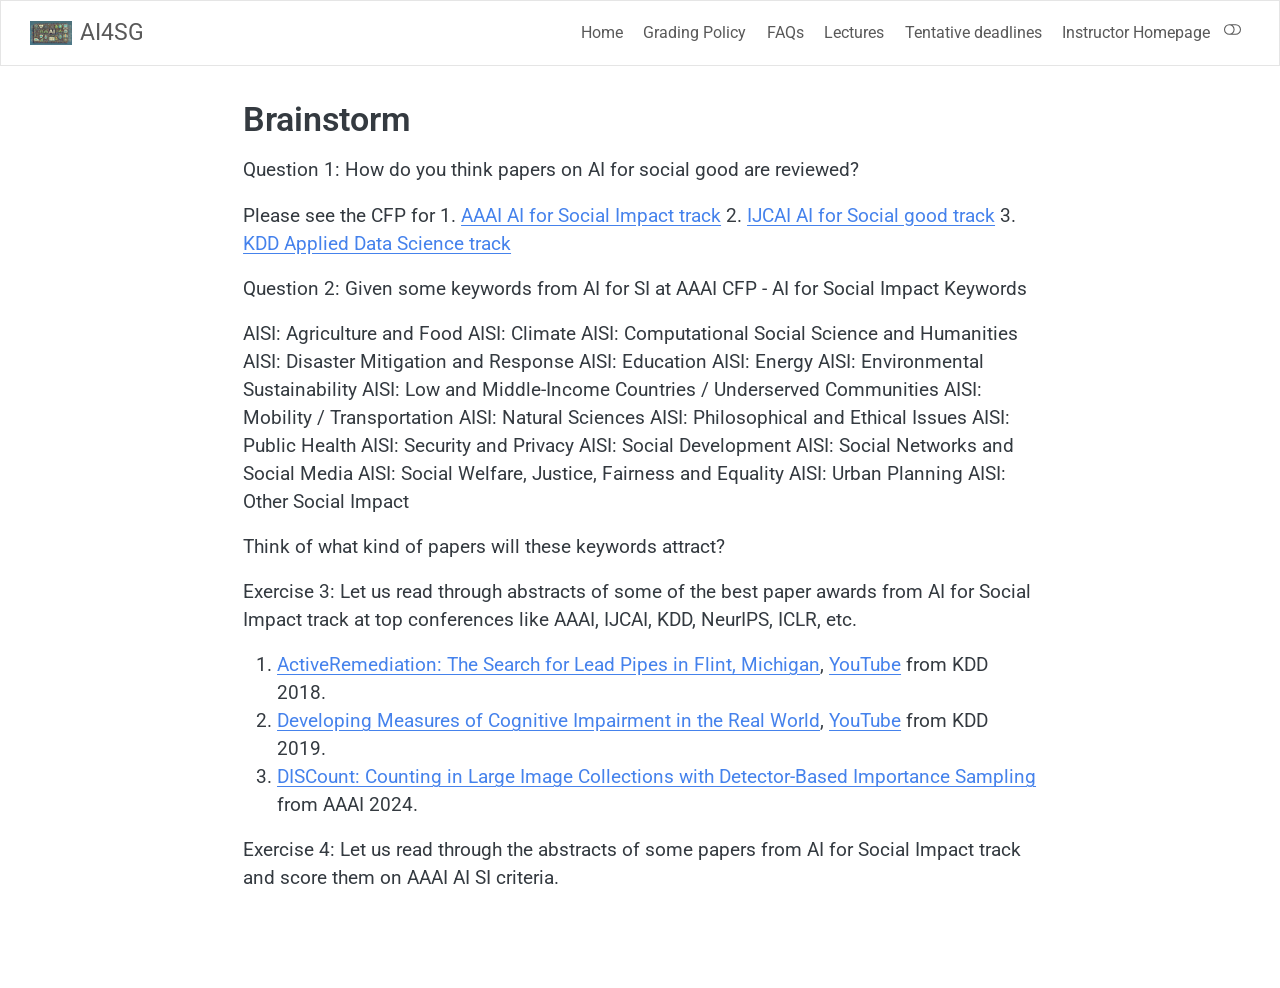
==== brainstorm.html @ c3a74055 "Built site for gh-pages" ====
<!DOCTYPE html>
<html xmlns="http://www.w3.org/1999/xhtml" lang="en" xml:lang="en"><head>

<meta charset="utf-8">
<meta name="generator" content="quarto-1.6.39">

<meta name="viewport" content="width=device-width, initial-scale=1.0, user-scalable=yes">


<title>Brainstorm – AI4SG</title>
<style>
code{white-space: pre-wrap;}
span.smallcaps{font-variant: small-caps;}
div.columns{display: flex; gap: min(4vw, 1.5em);}
div.column{flex: auto; overflow-x: auto;}
div.hanging-indent{margin-left: 1.5em; text-indent: -1.5em;}
ul.task-list{list-style: none;}
ul.task-list li input[type="checkbox"] {
  width: 0.8em;
  margin: 0 0.8em 0.2em -1em; /* quarto-specific, see https://github.com/quarto-dev/quarto-cli/issues/4556 */ 
  vertical-align: middle;
}
</style>


<script src="site_libs/quarto-nav/quarto-nav.js"></script>
<script src="site_libs/quarto-nav/headroom.min.js"></script>
<script src="site_libs/clipboard/clipboard.min.js"></script>
<script src="site_libs/quarto-search/autocomplete.umd.js"></script>
<script src="site_libs/quarto-search/fuse.min.js"></script>
<script src="site_libs/quarto-search/quarto-search.js"></script>
<meta name="quarto:offset" content="./">
<link href="./images/logo.jpeg" rel="icon" type="image/jpeg">
<script src="site_libs/quarto-html/quarto.js"></script>
<script src="site_libs/quarto-html/popper.min.js"></script>
<script src="site_libs/quarto-html/tippy.umd.min.js"></script>
<script src="site_libs/quarto-html/anchor.min.js"></script>
<link href="site_libs/quarto-html/tippy.css" rel="stylesheet">
<link href="site_libs/quarto-html/quarto-syntax-highlighting-d3043699f4f525e226433170f63674df.css" rel="stylesheet" class="quarto-color-scheme" id="quarto-text-highlighting-styles">
<link href="site_libs/quarto-html/quarto-syntax-highlighting-dark-d3043699f4f525e226433170f63674df.css" rel="prefetch" class="quarto-color-scheme quarto-color-alternate" id="quarto-text-highlighting-styles">
<script src="site_libs/bootstrap/bootstrap.min.js"></script>
<link href="site_libs/bootstrap/bootstrap-icons.css" rel="stylesheet">
<link href="site_libs/bootstrap/bootstrap-f8e4c7f545a57d7e258187145b178e3b.min.css" rel="stylesheet" append-hash="true" class="quarto-color-scheme" id="quarto-bootstrap" data-mode="light">
<link href="site_libs/bootstrap/bootstrap-dark-7bcc4918cf1cea5e04707dadab71f7f6.min.css" rel="prefetch" append-hash="true" class="quarto-color-scheme quarto-color-alternate" id="quarto-bootstrap" data-mode="dark">
<script id="quarto-search-options" type="application/json">{
  "location": "navbar",
  "copy-button": false,
  "collapse-after": 3,
  "panel-placement": "end",
  "type": "overlay",
  "limit": 50,
  "keyboard-shortcut": [
    "f",
    "/",
    "s"
  ],
  "show-item-context": false,
  "language": {
    "search-no-results-text": "No results",
    "search-matching-documents-text": "matching documents",
    "search-copy-link-title": "Copy link to search",
    "search-hide-matches-text": "Hide additional matches",
    "search-more-match-text": "more match in this document",
    "search-more-matches-text": "more matches in this document",
    "search-clear-button-title": "Clear",
    "search-text-placeholder": "",
    "search-detached-cancel-button-title": "Cancel",
    "search-submit-button-title": "Submit",
    "search-label": "Search"
  }
}</script>


</head>

<body class="nav-fixed fullcontent">

<div id="quarto-search-results"></div>
  <header id="quarto-header" class="headroom fixed-top">
    <nav class="navbar navbar-expand-lg " data-bs-theme="dark">
      <div class="navbar-container container-fluid">
      <div class="navbar-brand-container mx-auto">
    <a href="./index.html" class="navbar-brand navbar-brand-logo">
    <img src="./images/logo.jpeg" alt="" class="navbar-logo">
    </a>
    <a class="navbar-brand" href="./index.html">
    <span class="navbar-title">AI4SG</span>
    </a>
  </div>
            <div id="quarto-search" class="" title="Search"></div>
          <button class="navbar-toggler" type="button" data-bs-toggle="collapse" data-bs-target="#navbarCollapse" aria-controls="navbarCollapse" role="menu" aria-expanded="false" aria-label="Toggle navigation" onclick="if (window.quartoToggleHeadroom) { window.quartoToggleHeadroom(); }">
  <span class="navbar-toggler-icon"></span>
</button>
          <div class="collapse navbar-collapse" id="navbarCollapse">
            <ul class="navbar-nav navbar-nav-scroll ms-auto">
  <li class="nav-item">
    <a class="nav-link" href="./index.html"> 
<span class="menu-text">Home</span></a>
  </li>  
  <li class="nav-item">
    <a class="nav-link" href="./grading.html"> 
<span class="menu-text">Grading Policy</span></a>
  </li>  
  <li class="nav-item">
    <a class="nav-link" href="./faq.html"> 
<span class="menu-text">FAQs</span></a>
  </li>  
  <li class="nav-item">
    <a class="nav-link" href="./schedule.html"> 
<span class="menu-text">Lectures</span></a>
  </li>  
  <li class="nav-item">
    <a class="nav-link" href="./tentative.html"> 
<span class="menu-text">Tentative deadlines</span></a>
  </li>  
  <li class="nav-item">
    <a class="nav-link" href="https://nipunbatra.github.io"> 
<span class="menu-text">Instructor Homepage</span></a>
  </li>  
</ul>
          </div> <!-- /navcollapse -->
            <div class="quarto-navbar-tools">
  <a href="" class="quarto-color-scheme-toggle quarto-navigation-tool  px-1" onclick="window.quartoToggleColorScheme(); return false;" title="Toggle dark mode"><i class="bi"></i></a>
</div>
      </div> <!-- /container-fluid -->
    </nav>
</header>
<!-- content -->
<div id="quarto-content" class="quarto-container page-columns page-rows-contents page-layout-article page-navbar">
<!-- sidebar -->
<!-- margin-sidebar -->
    
<!-- main -->
<main class="content" id="quarto-document-content">

<header id="title-block-header" class="quarto-title-block default">
<div class="quarto-title">
<h1 class="title">Brainstorm</h1>
</div>



<div class="quarto-title-meta">

    
  
    
  </div>
  


</header>


<p>Question 1: How do you think papers on AI for social good are reviewed?</p>
<p>Please see the CFP for 1. <a href="https://aaai.org/aaai-24-conference/call-for-the-special-track-on-ai-for-social-impact/">AAAI AI for Social Impact track</a> 2. <a href="https://ijcai-23.org/call-for-papers-ai-and-social-good/">IJCAI AI for Social good track</a> 3. <a href="https://kdd2024.kdd.org/applied-data-science-ads-track-call-for-papers/">KDD Applied Data Science track</a></p>
<p>Question 2: Given some keywords from AI for SI at AAAI CFP - AI for Social Impact Keywords</p>
<p>AISI: Agriculture and Food AISI: Climate AISI: Computational Social Science and Humanities AISI: Disaster Mitigation and Response AISI: Education AISI: Energy AISI: Environmental Sustainability AISI: Low and Middle-Income Countries / Underserved Communities AISI: Mobility / Transportation AISI: Natural Sciences AISI: Philosophical and Ethical Issues AISI: Public Health AISI: Security and Privacy AISI: Social Development AISI: Social Networks and Social Media AISI: Social Welfare, Justice, Fairness and Equality AISI: Urban Planning AISI: Other Social Impact</p>
<p>Think of what kind of papers will these keywords attract?</p>
<p>Exercise 3: Let us read through abstracts of some of the best paper awards from AI for Social Impact track at top conferences like AAAI, IJCAI, KDD, NeurIPS, ICLR, etc.</p>
<ol type="1">
<li><a href="https://www.kdd.org/kdd2018/accepted-papers/view/activeremediation-the-search-for-lead-pipes-in-flint-michigan">ActiveRemediation: The Search for Lead Pipes in Flint, Michigan</a>, <a href="https://www.youtube.com/watch?v=YbIn_axYu9E">YouTube</a> from KDD 2018.</li>
<li><a href="https://machinelearning.apple.com/research/developing-measures-of-cognitive-impairment-in-the-real-world-from-consumer-grade-multimodal-sensor-streams">Developing Measures of Cognitive Impairment in the Real World</a>, <a href="https://www.youtube.com/watch?v=H_wTI4LUW7A">YouTube</a> from KDD 2019.</li>
<li><a href="https://ojs.aaai.org/index.php/AAAI/article/view/30235">DISCount: Counting in Large Image Collections with Detector-Based Importance Sampling</a> from AAAI 2024.</li>
</ol>
<p>Exercise 4: Let us read through the abstracts of some papers from AI for Social Impact track and score them on AAAI AI SI criteria.</p>



</main> <!-- /main -->
<script id="quarto-html-after-body" type="application/javascript">
window.document.addEventListener("DOMContentLoaded", function (event) {
  const toggleBodyColorMode = (bsSheetEl) => {
    const mode = bsSheetEl.getAttribute("data-mode");
    const bodyEl = window.document.querySelector("body");
    if (mode === "dark") {
      bodyEl.classList.add("quarto-dark");
      bodyEl.classList.remove("quarto-light");
    } else {
      bodyEl.classList.add("quarto-light");
      bodyEl.classList.remove("quarto-dark");
    }
  }
  const toggleBodyColorPrimary = () => {
    const bsSheetEl = window.document.querySelector("link#quarto-bootstrap");
    if (bsSheetEl) {
      toggleBodyColorMode(bsSheetEl);
    }
  }
  toggleBodyColorPrimary();  
  const disableStylesheet = (stylesheets) => {
    for (let i=0; i < stylesheets.length; i++) {
      const stylesheet = stylesheets[i];
      stylesheet.rel = 'prefetch';
    }
  }
  const enableStylesheet = (stylesheets) => {
    for (let i=0; i < stylesheets.length; i++) {
      const stylesheet = stylesheets[i];
      stylesheet.rel = 'stylesheet';
    }
  }
  const manageTransitions = (selector, allowTransitions) => {
    const els = window.document.querySelectorAll(selector);
    for (let i=0; i < els.length; i++) {
      const el = els[i];
      if (allowTransitions) {
        el.classList.remove('notransition');
      } else {
        el.classList.add('notransition');
      }
    }
  }
  const toggleGiscusIfUsed = (isAlternate, darkModeDefault) => {
    const baseTheme = document.querySelector('#giscus-base-theme')?.value ?? 'light';
    const alternateTheme = document.querySelector('#giscus-alt-theme')?.value ?? 'dark';
    let newTheme = '';
    if(darkModeDefault) {
      newTheme = isAlternate ? baseTheme : alternateTheme;
    } else {
      newTheme = isAlternate ? alternateTheme : baseTheme;
    }
    const changeGiscusTheme = () => {
      // From: https://github.com/giscus/giscus/issues/336
      const sendMessage = (message) => {
        const iframe = document.querySelector('iframe.giscus-frame');
        if (!iframe) return;
        iframe.contentWindow.postMessage({ giscus: message }, 'https://giscus.app');
      }
      sendMessage({
        setConfig: {
          theme: newTheme
        }
      });
    }
    const isGiscussLoaded = window.document.querySelector('iframe.giscus-frame') !== null;
    if (isGiscussLoaded) {
      changeGiscusTheme();
    }
  }
  const toggleColorMode = (alternate) => {
    // Switch the stylesheets
    const alternateStylesheets = window.document.querySelectorAll('link.quarto-color-scheme.quarto-color-alternate');
    manageTransitions('#quarto-margin-sidebar .nav-link', false);
    if (alternate) {
      enableStylesheet(alternateStylesheets);
      for (const sheetNode of alternateStylesheets) {
        if (sheetNode.id === "quarto-bootstrap") {
          toggleBodyColorMode(sheetNode);
        }
      }
    } else {
      disableStylesheet(alternateStylesheets);
      toggleBodyColorPrimary();
    }
    manageTransitions('#quarto-margin-sidebar .nav-link', true);
    // Switch the toggles
    const toggles = window.document.querySelectorAll('.quarto-color-scheme-toggle');
    for (let i=0; i < toggles.length; i++) {
      const toggle = toggles[i];
      if (toggle) {
        if (alternate) {
          toggle.classList.add("alternate");     
        } else {
          toggle.classList.remove("alternate");
        }
      }
    }
    // Hack to workaround the fact that safari doesn't
    // properly recolor the scrollbar when toggling (#1455)
    if (navigator.userAgent.indexOf('Safari') > 0 && navigator.userAgent.indexOf('Chrome') == -1) {
      manageTransitions("body", false);
      window.scrollTo(0, 1);
      setTimeout(() => {
        window.scrollTo(0, 0);
        manageTransitions("body", true);
      }, 40);  
    }
  }
  const isFileUrl = () => { 
    return window.location.protocol === 'file:';
  }
  const hasAlternateSentinel = () => {  
    let styleSentinel = getColorSchemeSentinel();
    if (styleSentinel !== null) {
      return styleSentinel === "alternate";
    } else {
      return false;
    }
  }
  const setStyleSentinel = (alternate) => {
    const value = alternate ? "alternate" : "default";
    if (!isFileUrl()) {
      window.localStorage.setItem("quarto-color-scheme", value);
    } else {
      localAlternateSentinel = value;
    }
  }
  const getColorSchemeSentinel = () => {
    if (!isFileUrl()) {
      const storageValue = window.localStorage.getItem("quarto-color-scheme");
      return storageValue != null ? storageValue : localAlternateSentinel;
    } else {
      return localAlternateSentinel;
    }
  }
  const darkModeDefault = false;
  let localAlternateSentinel = darkModeDefault ? 'alternate' : 'default';
  // Dark / light mode switch
  window.quartoToggleColorScheme = () => {
    // Read the current dark / light value 
    let toAlternate = !hasAlternateSentinel();
    toggleColorMode(toAlternate);
    setStyleSentinel(toAlternate);
    toggleGiscusIfUsed(toAlternate, darkModeDefault);
  };
  // Ensure there is a toggle, if there isn't float one in the top right
  if (window.document.querySelector('.quarto-color-scheme-toggle') === null) {
    const a = window.document.createElement('a');
    a.classList.add('top-right');
    a.classList.add('quarto-color-scheme-toggle');
    a.href = "";
    a.onclick = function() { try { window.quartoToggleColorScheme(); } catch {} return false; };
    const i = window.document.createElement("i");
    i.classList.add('bi');
    a.appendChild(i);
    window.document.body.appendChild(a);
  }
  // Switch to dark mode if need be
  if (hasAlternateSentinel()) {
    toggleColorMode(true);
  } else {
    toggleColorMode(false);
  }
  const icon = "";
  const anchorJS = new window.AnchorJS();
  anchorJS.options = {
    placement: 'right',
    icon: icon
  };
  anchorJS.add('.anchored');
  const isCodeAnnotation = (el) => {
    for (const clz of el.classList) {
      if (clz.startsWith('code-annotation-')) {                     
        return true;
      }
    }
    return false;
  }
  const onCopySuccess = function(e) {
    // button target
    const button = e.trigger;
    // don't keep focus
    button.blur();
    // flash "checked"
    button.classList.add('code-copy-button-checked');
    var currentTitle = button.getAttribute("title");
    button.setAttribute("title", "Copied!");
    let tooltip;
    if (window.bootstrap) {
      button.setAttribute("data-bs-toggle", "tooltip");
      button.setAttribute("data-bs-placement", "left");
      button.setAttribute("data-bs-title", "Copied!");
      tooltip = new bootstrap.Tooltip(button, 
        { trigger: "manual", 
          customClass: "code-copy-button-tooltip",
          offset: [0, -8]});
      tooltip.show();    
    }
    setTimeout(function() {
      if (tooltip) {
        tooltip.hide();
        button.removeAttribute("data-bs-title");
        button.removeAttribute("data-bs-toggle");
        button.removeAttribute("data-bs-placement");
      }
      button.setAttribute("title", currentTitle);
      button.classList.remove('code-copy-button-checked');
    }, 1000);
    // clear code selection
    e.clearSelection();
  }
  const getTextToCopy = function(trigger) {
      const codeEl = trigger.previousElementSibling.cloneNode(true);
      for (const childEl of codeEl.children) {
        if (isCodeAnnotation(childEl)) {
          childEl.remove();
        }
      }
      return codeEl.innerText;
  }
  const clipboard = new window.ClipboardJS('.code-copy-button:not([data-in-quarto-modal])', {
    text: getTextToCopy
  });
  clipboard.on('success', onCopySuccess);
  if (window.document.getElementById('quarto-embedded-source-code-modal')) {
    const clipboardModal = new window.ClipboardJS('.code-copy-button[data-in-quarto-modal]', {
      text: getTextToCopy,
      container: window.document.getElementById('quarto-embedded-source-code-modal')
    });
    clipboardModal.on('success', onCopySuccess);
  }
    var localhostRegex = new RegExp(/^(?:http|https):\/\/localhost\:?[0-9]*\//);
    var mailtoRegex = new RegExp(/^mailto:/);
      var filterRegex = new RegExp("https:\/\/nipunbatra\.github\.io\/aisg24\/");
    var isInternal = (href) => {
        return filterRegex.test(href) || localhostRegex.test(href) || mailtoRegex.test(href);
    }
    // Inspect non-navigation links and adorn them if external
 	var links = window.document.querySelectorAll('a[href]:not(.nav-link):not(.navbar-brand):not(.toc-action):not(.sidebar-link):not(.sidebar-item-toggle):not(.pagination-link):not(.no-external):not([aria-hidden]):not(.dropdown-item):not(.quarto-navigation-tool):not(.about-link)');
    for (var i=0; i<links.length; i++) {
      const link = links[i];
      if (!isInternal(link.href)) {
        // undo the damage that might have been done by quarto-nav.js in the case of
        // links that we want to consider external
        if (link.dataset.originalHref !== undefined) {
          link.href = link.dataset.originalHref;
        }
      }
    }
  function tippyHover(el, contentFn, onTriggerFn, onUntriggerFn) {
    const config = {
      allowHTML: true,
      maxWidth: 500,
      delay: 100,
      arrow: false,
      appendTo: function(el) {
          return el.parentElement;
      },
      interactive: true,
      interactiveBorder: 10,
      theme: 'quarto',
      placement: 'bottom-start',
    };
    if (contentFn) {
      config.content = contentFn;
    }
    if (onTriggerFn) {
      config.onTrigger = onTriggerFn;
    }
    if (onUntriggerFn) {
      config.onUntrigger = onUntriggerFn;
    }
    window.tippy(el, config); 
  }
  const noterefs = window.document.querySelectorAll('a[role="doc-noteref"]');
  for (var i=0; i<noterefs.length; i++) {
    const ref = noterefs[i];
    tippyHover(ref, function() {
      // use id or data attribute instead here
      let href = ref.getAttribute('data-footnote-href') || ref.getAttribute('href');
      try { href = new URL(href).hash; } catch {}
      const id = href.replace(/^#\/?/, "");
      const note = window.document.getElementById(id);
      if (note) {
        return note.innerHTML;
      } else {
        return "";
      }
    });
  }
  const xrefs = window.document.querySelectorAll('a.quarto-xref');
  const processXRef = (id, note) => {
    // Strip column container classes
    const stripColumnClz = (el) => {
      el.classList.remove("page-full", "page-columns");
      if (el.children) {
        for (const child of el.children) {
          stripColumnClz(child);
        }
      }
    }
    stripColumnClz(note)
    if (id === null || id.startsWith('sec-')) {
      // Special case sections, only their first couple elements
      const container = document.createElement("div");
      if (note.children && note.children.length > 2) {
        container.appendChild(note.children[0].cloneNode(true));
        for (let i = 1; i < note.children.length; i++) {
          const child = note.children[i];
          if (child.tagName === "P" && child.innerText === "") {
            continue;
          } else {
            container.appendChild(child.cloneNode(true));
            break;
          }
        }
        if (window.Quarto?.typesetMath) {
          window.Quarto.typesetMath(container);
        }
        return container.innerHTML
      } else {
        if (window.Quarto?.typesetMath) {
          window.Quarto.typesetMath(note);
        }
        return note.innerHTML;
      }
    } else {
      // Remove any anchor links if they are present
      const anchorLink = note.querySelector('a.anchorjs-link');
      if (anchorLink) {
        anchorLink.remove();
      }
      if (window.Quarto?.typesetMath) {
        window.Quarto.typesetMath(note);
      }
      if (note.classList.contains("callout")) {
        return note.outerHTML;
      } else {
        return note.innerHTML;
      }
    }
  }
  for (var i=0; i<xrefs.length; i++) {
    const xref = xrefs[i];
    tippyHover(xref, undefined, function(instance) {
      instance.disable();
      let url = xref.getAttribute('href');
      let hash = undefined; 
      if (url.startsWith('#')) {
        hash = url;
      } else {
        try { hash = new URL(url).hash; } catch {}
      }
      if (hash) {
        const id = hash.replace(/^#\/?/, "");
        const note = window.document.getElementById(id);
        if (note !== null) {
          try {
            const html = processXRef(id, note.cloneNode(true));
            instance.setContent(html);
          } finally {
            instance.enable();
            instance.show();
          }
        } else {
          // See if we can fetch this
          fetch(url.split('#')[0])
          .then(res => res.text())
          .then(html => {
            const parser = new DOMParser();
            const htmlDoc = parser.parseFromString(html, "text/html");
            const note = htmlDoc.getElementById(id);
            if (note !== null) {
              const html = processXRef(id, note);
              instance.setContent(html);
            } 
          }).finally(() => {
            instance.enable();
            instance.show();
          });
        }
      } else {
        // See if we can fetch a full url (with no hash to target)
        // This is a special case and we should probably do some content thinning / targeting
        fetch(url)
        .then(res => res.text())
        .then(html => {
          const parser = new DOMParser();
          const htmlDoc = parser.parseFromString(html, "text/html");
          const note = htmlDoc.querySelector('main.content');
          if (note !== null) {
            // This should only happen for chapter cross references
            // (since there is no id in the URL)
            // remove the first header
            if (note.children.length > 0 && note.children[0].tagName === "HEADER") {
              note.children[0].remove();
            }
            const html = processXRef(null, note);
            instance.setContent(html);
          } 
        }).finally(() => {
          instance.enable();
          instance.show();
        });
      }
    }, function(instance) {
    });
  }
      let selectedAnnoteEl;
      const selectorForAnnotation = ( cell, annotation) => {
        let cellAttr = 'data-code-cell="' + cell + '"';
        let lineAttr = 'data-code-annotation="' +  annotation + '"';
        const selector = 'span[' + cellAttr + '][' + lineAttr + ']';
        return selector;
      }
      const selectCodeLines = (annoteEl) => {
        const doc = window.document;
        const targetCell = annoteEl.getAttribute("data-target-cell");
        const targetAnnotation = annoteEl.getAttribute("data-target-annotation");
        const annoteSpan = window.document.querySelector(selectorForAnnotation(targetCell, targetAnnotation));
        const lines = annoteSpan.getAttribute("data-code-lines").split(",");
        const lineIds = lines.map((line) => {
          return targetCell + "-" + line;
        })
        let top = null;
        let height = null;
        let parent = null;
        if (lineIds.length > 0) {
            //compute the position of the single el (top and bottom and make a div)
            const el = window.document.getElementById(lineIds[0]);
            top = el.offsetTop;
            height = el.offsetHeight;
            parent = el.parentElement.parentElement;
          if (lineIds.length > 1) {
            const lastEl = window.document.getElementById(lineIds[lineIds.length - 1]);
            const bottom = lastEl.offsetTop + lastEl.offsetHeight;
            height = bottom - top;
          }
          if (top !== null && height !== null && parent !== null) {
            // cook up a div (if necessary) and position it 
            let div = window.document.getElementById("code-annotation-line-highlight");
            if (div === null) {
              div = window.document.createElement("div");
              div.setAttribute("id", "code-annotation-line-highlight");
              div.style.position = 'absolute';
              parent.appendChild(div);
            }
            div.style.top = top - 2 + "px";
            div.style.height = height + 4 + "px";
            div.style.left = 0;
            let gutterDiv = window.document.getElementById("code-annotation-line-highlight-gutter");
            if (gutterDiv === null) {
              gutterDiv = window.document.createElement("div");
              gutterDiv.setAttribute("id", "code-annotation-line-highlight-gutter");
              gutterDiv.style.position = 'absolute';
              const codeCell = window.document.getElementById(targetCell);
              const gutter = codeCell.querySelector('.code-annotation-gutter');
              gutter.appendChild(gutterDiv);
            }
            gutterDiv.style.top = top - 2 + "px";
            gutterDiv.style.height = height + 4 + "px";
          }
          selectedAnnoteEl = annoteEl;
        }
      };
      const unselectCodeLines = () => {
        const elementsIds = ["code-annotation-line-highlight", "code-annotation-line-highlight-gutter"];
        elementsIds.forEach((elId) => {
          const div = window.document.getElementById(elId);
          if (div) {
            div.remove();
          }
        });
        selectedAnnoteEl = undefined;
      };
        // Handle positioning of the toggle
    window.addEventListener(
      "resize",
      throttle(() => {
        elRect = undefined;
        if (selectedAnnoteEl) {
          selectCodeLines(selectedAnnoteEl);
        }
      }, 10)
    );
    function throttle(fn, ms) {
    let throttle = false;
    let timer;
      return (...args) => {
        if(!throttle) { // first call gets through
            fn.apply(this, args);
            throttle = true;
        } else { // all the others get throttled
            if(timer) clearTimeout(timer); // cancel #2
            timer = setTimeout(() => {
              fn.apply(this, args);
              timer = throttle = false;
            }, ms);
        }
      };
    }
      // Attach click handler to the DT
      const annoteDls = window.document.querySelectorAll('dt[data-target-cell]');
      for (const annoteDlNode of annoteDls) {
        annoteDlNode.addEventListener('click', (event) => {
          const clickedEl = event.target;
          if (clickedEl !== selectedAnnoteEl) {
            unselectCodeLines();
            const activeEl = window.document.querySelector('dt[data-target-cell].code-annotation-active');
            if (activeEl) {
              activeEl.classList.remove('code-annotation-active');
            }
            selectCodeLines(clickedEl);
            clickedEl.classList.add('code-annotation-active');
          } else {
            // Unselect the line
            unselectCodeLines();
            clickedEl.classList.remove('code-annotation-active');
          }
        });
      }
  const findCites = (el) => {
    const parentEl = el.parentElement;
    if (parentEl) {
      const cites = parentEl.dataset.cites;
      if (cites) {
        return {
          el,
          cites: cites.split(' ')
        };
      } else {
        return findCites(el.parentElement)
      }
    } else {
      return undefined;
    }
  };
  var bibliorefs = window.document.querySelectorAll('a[role="doc-biblioref"]');
  for (var i=0; i<bibliorefs.length; i++) {
    const ref = bibliorefs[i];
    const citeInfo = findCites(ref);
    if (citeInfo) {
      tippyHover(citeInfo.el, function() {
        var popup = window.document.createElement('div');
        citeInfo.cites.forEach(function(cite) {
          var citeDiv = window.document.createElement('div');
          citeDiv.classList.add('hanging-indent');
          citeDiv.classList.add('csl-entry');
          var biblioDiv = window.document.getElementById('ref-' + cite);
          if (biblioDiv) {
            citeDiv.innerHTML = biblioDiv.innerHTML;
          }
          popup.appendChild(citeDiv);
        });
        return popup.innerHTML;
      });
    }
  }
});
</script>
</div> <!-- /content -->




</body></html>
---- site_libs/quarto-html/tippy.css ----
.tippy-box[data-animation=fade][data-state=hidden]{opacity:0}[data-tippy-root]{max-width:calc(100vw - 10px)}.tippy-box{position:relative;background-color:#333;color:#fff;border-radius:4px;font-size:14px;line-height:1.4;white-space:normal;outline:0;transition-property:transform,visibility,opacity}.tippy-box[data-placement^=top]>.tippy-arrow{bottom:0}.tippy-box[data-placement^=top]>.tippy-arrow:before{bottom:-7px;left:0;border-width:8px 8px 0;border-top-color:initial;transform-origin:center top}.tippy-box[data-placement^=bottom]>.tippy-arrow{top:0}.tippy-box[data-placement^=bottom]>.tippy-arrow:before{top:-7px;left:0;border-width:0 8px 8px;border-bottom-color:initial;transform-origin:center bottom}.tippy-box[data-placement^=left]>.tippy-arrow{right:0}.tippy-box[data-placement^=left]>.tippy-arrow:before{border-width:8px 0 8px 8px;border-left-color:initial;right:-7px;transform-origin:center left}.tippy-box[data-placement^=right]>.tippy-arrow{left:0}.tippy-box[data-placement^=right]>.tippy-arrow:before{left:-7px;border-width:8px 8px 8px 0;border-right-color:initial;transform-origin:center right}.tippy-box[data-inertia][data-state=visible]{transition-timing-function:cubic-bezier(.54,1.5,.38,1.11)}.tippy-arrow{width:16px;height:16px;color:#333}.tippy-arrow:before{content:"";position:absolute;border-color:transparent;border-style:solid}.tippy-content{position:relative;padding:5px 9px;z-index:1}
---- site_libs/quarto-html/quarto-syntax-highlighting-d3043699f4f525e226433170f63674df.css ----
/* quarto syntax highlight colors */
:root {
  --quarto-hl-ot-color: #ffa07a;
  --quarto-hl-at-color: #ffd700;
  --quarto-hl-ss-color: #abe338;
  --quarto-hl-an-color: #d4d0ab;
  --quarto-hl-fu-color: #ffd700;
  --quarto-hl-st-color: #abe338;
  --quarto-hl-cf-color: #ffa07a;
  --quarto-hl-op-color: #00e0e0;
  --quarto-hl-er-color: #dcc6e0;
  --quarto-hl-bn-color: #dcc6e0;
  --quarto-hl-al-color: #dcc6e0;
  --quarto-hl-va-color: #f5ab35;
  --quarto-hl-bu-color: #f5ab35;
  --quarto-hl-ex-color: #ffd700;
  --quarto-hl-pp-color: #dcc6e0;
  --quarto-hl-in-color: #d4d0ab;
  --quarto-hl-vs-color: #abe338;
  --quarto-hl-wa-color: #d4d0ab;
  --quarto-hl-do-color: #d4d0ab;
  --quarto-hl-im-color: #f8f8f2;
  --quarto-hl-ch-color: #abe338;
  --quarto-hl-dt-color: #dcc6e0;
  --quarto-hl-fl-color: #f5ab35;
  --quarto-hl-co-color: #d4d0ab;
  --quarto-hl-cv-color: #d4d0ab;
  --quarto-hl-cn-color: #ffa07a;
  --quarto-hl-sc-color: #00e0e0;
  --quarto-hl-dv-color: #dcc6e0;
  --quarto-hl-kw-color: #ffa07a;
}

/* other quarto variables */
:root {
  --quarto-font-monospace: SFMono-Regular, Menlo, Monaco, Consolas, "Liberation Mono", "Courier New", monospace;
}

pre > code.sourceCode > span {
  color: #f8f8f2;
}

code span {
  color: #f8f8f2;
}

code.sourceCode > span {
  color: #f8f8f2;
}

div.sourceCode,
div.sourceCode pre.sourceCode {
  color: #f8f8f2;
}

code span.ot {
  color: #ffa07a;
  font-style: inherit;
}

code span.at {
  color: #ffd700;
  font-style: inherit;
}

code span.ss {
  color: #abe338;
  font-style: inherit;
}

code span.an {
  color: #d4d0ab;
  font-style: inherit;
}

code span.fu {
  color: #ffd700;
  font-style: inherit;
}

code span.st {
  color: #abe338;
  font-style: inherit;
}

code span.cf {
  color: #ffa07a;
  font-style: inherit;
}

code span.op {
  color: #00e0e0;
  font-style: inherit;
}

code span.er {
  color: #dcc6e0;
  font-style: inherit;
}

code span.bn {
  color: #dcc6e0;
  font-style: inherit;
}

code span.al {
  color: #dcc6e0;
  font-style: inherit;
}

code span.va {
  color: #f5ab35;
  font-style: inherit;
}

code span.bu {
  color: #f5ab35;
  font-style: inherit;
}

code span.ex {
  color: #ffd700;
  font-style: inherit;
}

code span.pp {
  color: #dcc6e0;
  font-style: inherit;
}

code span.in {
  color: #d4d0ab;
  font-style: inherit;
}

code span.vs {
  color: #abe338;
  font-style: inherit;
}

code span.wa {
  color: #d4d0ab;
  font-style: italic;
}

code span.do {
  color: #d4d0ab;
  font-style: italic;
}

code span.im {
  color: #f8f8f2;
  font-style: inherit;
}

code span.ch {
  color: #abe338;
  font-style: inherit;
}

code span.dt {
  color: #dcc6e0;
  font-style: inherit;
}

code span.fl {
  color: #f5ab35;
  font-style: inherit;
}

code span.co {
  color: #d4d0ab;
  font-style: inherit;
}

code span.cv {
  color: #d4d0ab;
  font-style: italic;
}

code span.cn {
  color: #ffa07a;
  font-style: inherit;
}

code span.sc {
  color: #00e0e0;
  font-style: inherit;
}

code span.dv {
  color: #dcc6e0;
  font-style: inherit;
}

code span.kw {
  color: #ffa07a;
  font-style: inherit;
}

.prevent-inlining {
  content: "</";
}

/*# sourceMappingURL=e4c446b3ff8445233f295a82361de37e.css.map */
---- site_libs/quarto-html/quarto-syntax-highlighting-dark-d3043699f4f525e226433170f63674df.css ----
/* quarto syntax highlight colors */
:root {
  --quarto-hl-ot-color: #ffa07a;
  --quarto-hl-at-color: #ffd700;
  --quarto-hl-ss-color: #abe338;
  --quarto-hl-an-color: #d4d0ab;
  --quarto-hl-fu-color: #ffd700;
  --quarto-hl-st-color: #abe338;
  --quarto-hl-cf-color: #ffa07a;
  --quarto-hl-op-color: #00e0e0;
  --quarto-hl-er-color: #dcc6e0;
  --quarto-hl-bn-color: #dcc6e0;
  --quarto-hl-al-color: #dcc6e0;
  --quarto-hl-va-color: #f5ab35;
  --quarto-hl-bu-color: #f5ab35;
  --quarto-hl-ex-color: #ffd700;
  --quarto-hl-pp-color: #dcc6e0;
  --quarto-hl-in-color: #d4d0ab;
  --quarto-hl-vs-color: #abe338;
  --quarto-hl-wa-color: #d4d0ab;
  --quarto-hl-do-color: #d4d0ab;
  --quarto-hl-im-color: #f8f8f2;
  --quarto-hl-ch-color: #abe338;
  --quarto-hl-dt-color: #dcc6e0;
  --quarto-hl-fl-color: #f5ab35;
  --quarto-hl-co-color: #d4d0ab;
  --quarto-hl-cv-color: #d4d0ab;
  --quarto-hl-cn-color: #ffa07a;
  --quarto-hl-sc-color: #00e0e0;
  --quarto-hl-dv-color: #dcc6e0;
  --quarto-hl-kw-color: #ffa07a;
}

/* other quarto variables */
:root {
  --quarto-font-monospace: SFMono-Regular, Menlo, Monaco, Consolas, "Liberation Mono", "Courier New", monospace;
}

pre > code.sourceCode > span {
  color: #f8f8f2;
}

code span {
  color: #f8f8f2;
}

code.sourceCode > span {
  color: #f8f8f2;
}

div.sourceCode,
div.sourceCode pre.sourceCode {
  color: #f8f8f2;
}

code span.ot {
  color: #ffa07a;
  font-style: inherit;
}

code span.at {
  color: #ffd700;
  font-style: inherit;
}

code span.ss {
  color: #abe338;
  font-style: inherit;
}

code span.an {
  color: #d4d0ab;
  font-style: inherit;
}

code span.fu {
  color: #ffd700;
  font-style: inherit;
}

code span.st {
  color: #abe338;
  font-style: inherit;
}

code span.cf {
  color: #ffa07a;
  font-style: inherit;
}

code span.op {
  color: #00e0e0;
  font-style: inherit;
}

code span.er {
  color: #dcc6e0;
  font-style: inherit;
}

code span.bn {
  color: #dcc6e0;
  font-style: inherit;
}

code span.al {
  color: #dcc6e0;
  font-style: inherit;
}

code span.va {
  color: #f5ab35;
  font-style: inherit;
}

code span.bu {
  color: #f5ab35;
  font-style: inherit;
}

code span.ex {
  color: #ffd700;
  font-style: inherit;
}

code span.pp {
  color: #dcc6e0;
  font-style: inherit;
}

code span.in {
  color: #d4d0ab;
  font-style: inherit;
}

code span.vs {
  color: #abe338;
  font-style: inherit;
}

code span.wa {
  color: #d4d0ab;
  font-style: italic;
}

code span.do {
  color: #d4d0ab;
  font-style: italic;
}

code span.im {
  color: #f8f8f2;
  font-style: inherit;
}

code span.ch {
  color: #abe338;
  font-style: inherit;
}

code span.dt {
  color: #dcc6e0;
  font-style: inherit;
}

code span.fl {
  color: #f5ab35;
  font-style: inherit;
}

code span.co {
  color: #d4d0ab;
  font-style: inherit;
}

code span.cv {
  color: #d4d0ab;
  font-style: italic;
}

code span.cn {
  color: #ffa07a;
  font-style: inherit;
}

code span.sc {
  color: #00e0e0;
  font-style: inherit;
}

code span.dv {
  color: #dcc6e0;
  font-style: inherit;
}

code span.kw {
  color: #ffa07a;
  font-style: inherit;
}

.prevent-inlining {
  content: "</";
}

/*# sourceMappingURL=e4c446b3ff8445233f295a82361de37e.css.map */
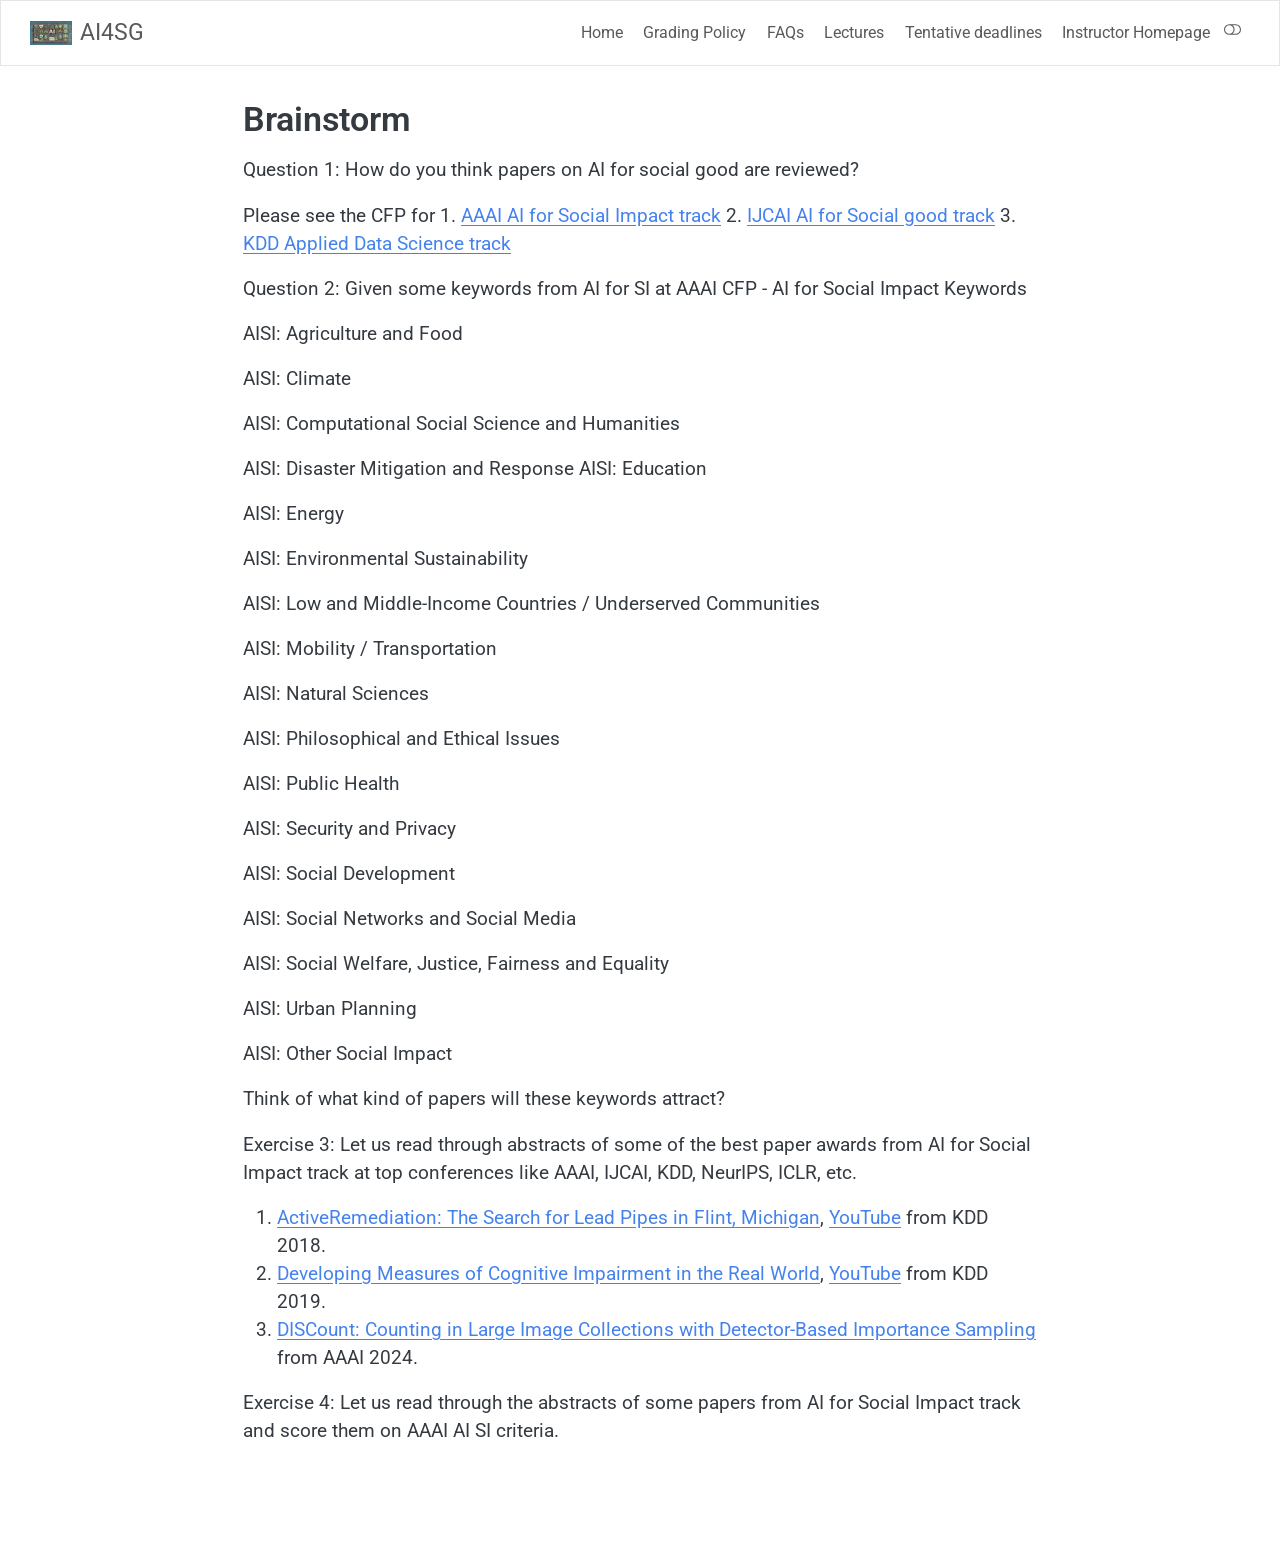
==== commit b387a51a: "Built site for gh-pages" ====
--- a/brainstorm.html
+++ b/brainstorm.html
@@ -155,7 +155,23 @@
 <p>Question 1: How do you think papers on AI for social good are reviewed?</p>
 <p>Please see the CFP for 1. <a href="https://aaai.org/aaai-24-conference/call-for-the-special-track-on-ai-for-social-impact/">AAAI AI for Social Impact track</a> 2. <a href="https://ijcai-23.org/call-for-papers-ai-and-social-good/">IJCAI AI for Social good track</a> 3. <a href="https://kdd2024.kdd.org/applied-data-science-ads-track-call-for-papers/">KDD Applied Data Science track</a></p>
 <p>Question 2: Given some keywords from AI for SI at AAAI CFP - AI for Social Impact Keywords</p>
-<p>AISI: Agriculture and Food AISI: Climate AISI: Computational Social Science and Humanities AISI: Disaster Mitigation and Response AISI: Education AISI: Energy AISI: Environmental Sustainability AISI: Low and Middle-Income Countries / Underserved Communities AISI: Mobility / Transportation AISI: Natural Sciences AISI: Philosophical and Ethical Issues AISI: Public Health AISI: Security and Privacy AISI: Social Development AISI: Social Networks and Social Media AISI: Social Welfare, Justice, Fairness and Equality AISI: Urban Planning AISI: Other Social Impact</p>
+<p>AISI: Agriculture and Food</p>
+<p>AISI: Climate</p>
+<p>AISI: Computational Social Science and Humanities</p>
+<p>AISI: Disaster Mitigation and Response AISI: Education</p>
+<p>AISI: Energy</p>
+<p>AISI: Environmental Sustainability</p>
+<p>AISI: Low and Middle-Income Countries / Underserved Communities</p>
+<p>AISI: Mobility / Transportation</p>
+<p>AISI: Natural Sciences</p>
+<p>AISI: Philosophical and Ethical Issues</p>
+<p>AISI: Public Health</p>
+<p>AISI: Security and Privacy</p>
+<p>AISI: Social Development</p>
+<p>AISI: Social Networks and Social Media</p>
+<p>AISI: Social Welfare, Justice, Fairness and Equality</p>
+<p>AISI: Urban Planning</p>
+<p>AISI: Other Social Impact</p>
 <p>Think of what kind of papers will these keywords attract?</p>
 <p>Exercise 3: Let us read through abstracts of some of the best paper awards from AI for Social Impact track at top conferences like AAAI, IJCAI, KDD, NeurIPS, ICLR, etc.</p>
 <ol type="1">
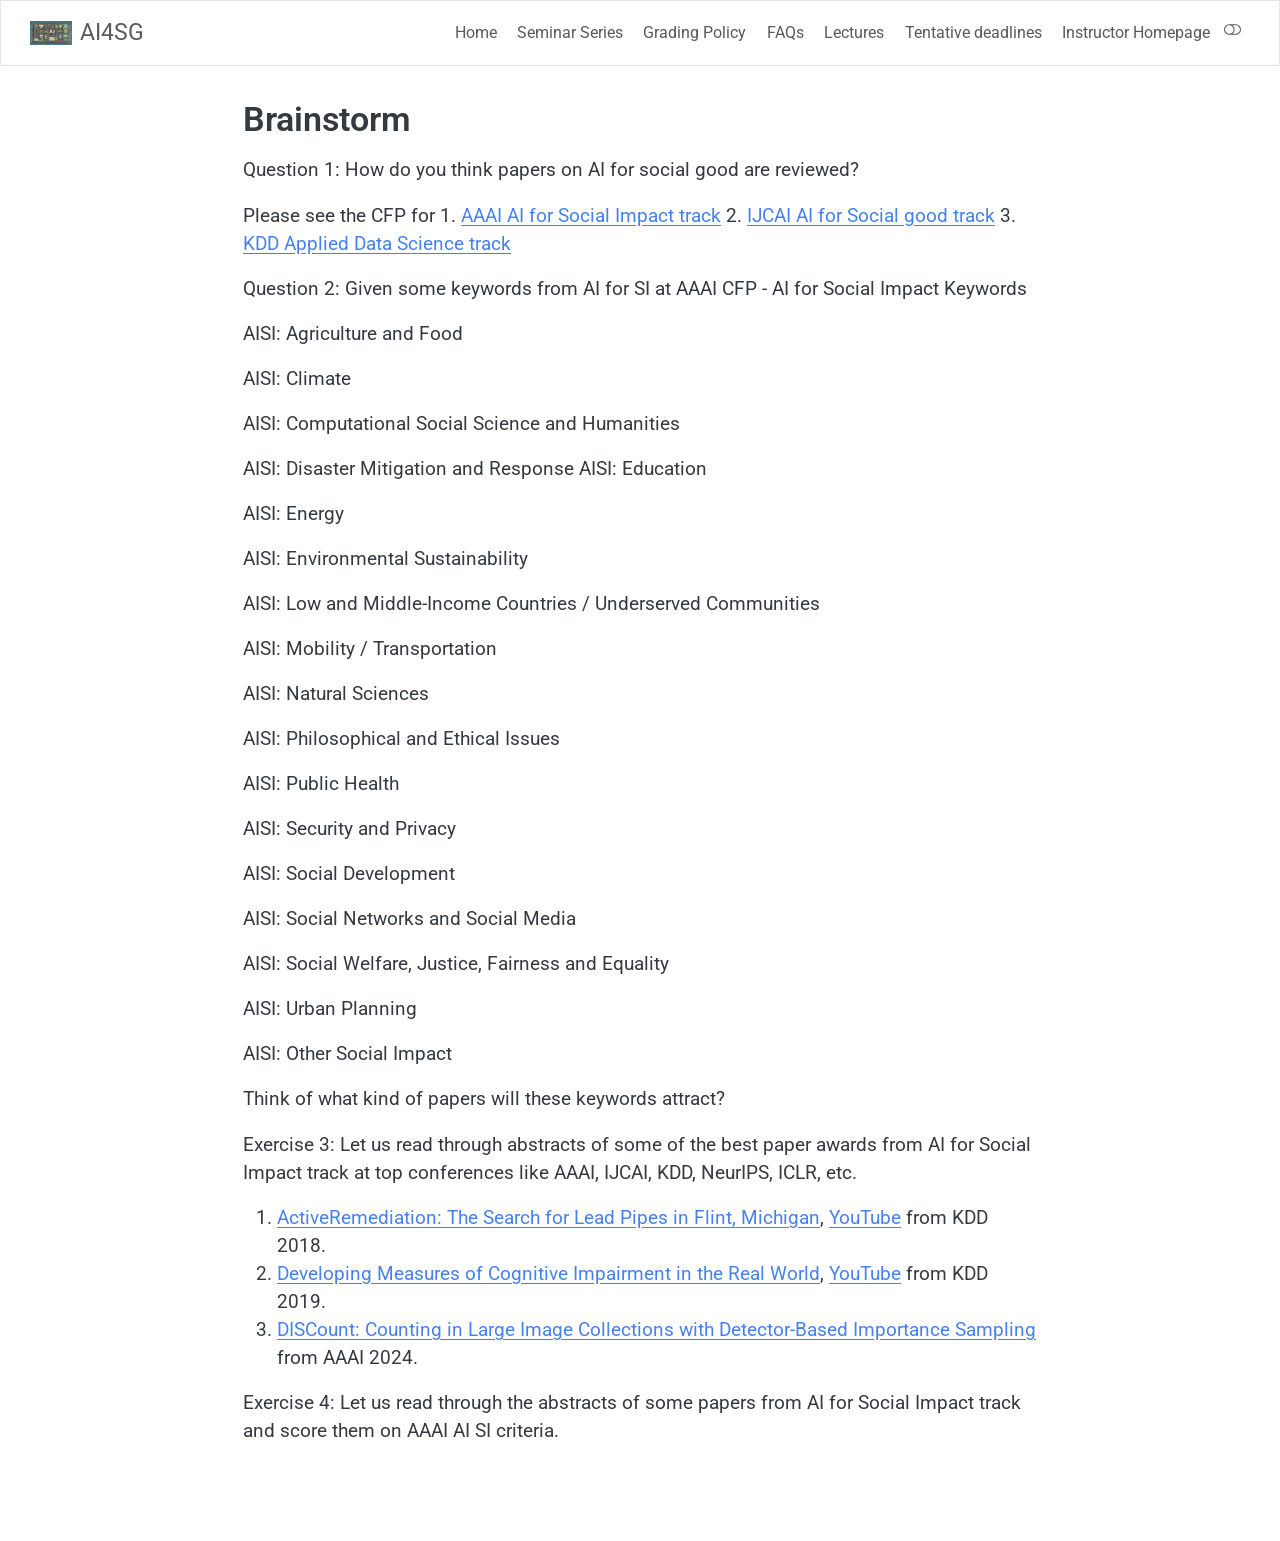
==== commit cd987acf: "Built site for gh-pages" ====
--- a/brainstorm.html
+++ b/brainstorm.html
@@ -2,7 +2,7 @@
 <html xmlns="http://www.w3.org/1999/xhtml" lang="en" xml:lang="en"><head>
 
 <meta charset="utf-8">
-<meta name="generator" content="quarto-1.6.39">
+<meta name="generator" content="quarto-1.6.40">
 
 <meta name="viewport" content="width=device-width, initial-scale=1.0, user-scalable=yes">
 
@@ -36,12 +36,12 @@
 <script src="site_libs/quarto-html/tippy.umd.min.js"></script>
 <script src="site_libs/quarto-html/anchor.min.js"></script>
 <link href="site_libs/quarto-html/tippy.css" rel="stylesheet">
-<link href="site_libs/quarto-html/quarto-syntax-highlighting-d3043699f4f525e226433170f63674df.css" rel="stylesheet" class="quarto-color-scheme" id="quarto-text-highlighting-styles">
-<link href="site_libs/quarto-html/quarto-syntax-highlighting-dark-d3043699f4f525e226433170f63674df.css" rel="prefetch" class="quarto-color-scheme quarto-color-alternate" id="quarto-text-highlighting-styles">
+<link href="site_libs/quarto-html/quarto-syntax-highlighting-ed04999718f06b735b1f8009dce43b94.css" rel="stylesheet" class="quarto-color-scheme" id="quarto-text-highlighting-styles">
+<link href="site_libs/quarto-html/quarto-syntax-highlighting-dark-ed04999718f06b735b1f8009dce43b94.css" rel="prefetch" class="quarto-color-scheme quarto-color-alternate" id="quarto-text-highlighting-styles">
 <script src="site_libs/bootstrap/bootstrap.min.js"></script>
 <link href="site_libs/bootstrap/bootstrap-icons.css" rel="stylesheet">
-<link href="site_libs/bootstrap/bootstrap-f8e4c7f545a57d7e258187145b178e3b.min.css" rel="stylesheet" append-hash="true" class="quarto-color-scheme" id="quarto-bootstrap" data-mode="light">
-<link href="site_libs/bootstrap/bootstrap-dark-7bcc4918cf1cea5e04707dadab71f7f6.min.css" rel="prefetch" append-hash="true" class="quarto-color-scheme quarto-color-alternate" id="quarto-bootstrap" data-mode="dark">
+<link href="site_libs/bootstrap/bootstrap-585f9b28a3bff899ea7d08e54cca70c1.min.css" rel="stylesheet" append-hash="true" class="quarto-color-scheme" id="quarto-bootstrap" data-mode="light">
+<link href="site_libs/bootstrap/bootstrap-dark-f414822f516a619e8338e94d2028feb5.min.css" rel="prefetch" append-hash="true" class="quarto-color-scheme quarto-color-alternate" id="quarto-bootstrap" data-mode="dark">
 <script id="quarto-search-options" type="application/json">{
   "location": "navbar",
   "copy-button": false,
@@ -96,6 +96,10 @@
   <li class="nav-item">
     <a class="nav-link" href="./index.html"> 
 <span class="menu-text">Home</span></a>
+  </li>  
+  <li class="nav-item">
+    <a class="nav-link" href="./seminar.html"> 
+<span class="menu-text">Seminar Series</span></a>
   </li>  
   <li class="nav-item">
     <a class="nav-link" href="./grading.html"> 
@@ -418,7 +422,7 @@
   }
     var localhostRegex = new RegExp(/^(?:http|https):\/\/localhost\:?[0-9]*\//);
     var mailtoRegex = new RegExp(/^mailto:/);
-      var filterRegex = new RegExp("https:\/\/nipunbatra\.github\.io\/aisg24\/");
+      var filterRegex = new RegExp("https:\/\/nipunbatra\.github\.io\/aisg25\/");
     var isInternal = (href) => {
         return filterRegex.test(href) || localhostRegex.test(href) || mailtoRegex.test(href);
     }
--- a/site_libs/quarto-html/quarto-syntax-highlighting-ed04999718f06b735b1f8009dce43b94.css
+++ b/site_libs/quarto-html/quarto-syntax-highlighting-ed04999718f06b735b1f8009dce43b94.css
@@ -0,0 +1,205 @@
+/* quarto syntax highlight colors */
+:root {
+  --quarto-hl-ot-color: #ffa07a;
+  --quarto-hl-at-color: #ffd700;
+  --quarto-hl-ss-color: #abe338;
+  --quarto-hl-an-color: #d4d0ab;
+  --quarto-hl-fu-color: #ffd700;
+  --quarto-hl-st-color: #abe338;
+  --quarto-hl-cf-color: #ffa07a;
+  --quarto-hl-op-color: #00e0e0;
+  --quarto-hl-er-color: #dcc6e0;
+  --quarto-hl-bn-color: #dcc6e0;
+  --quarto-hl-al-color: #dcc6e0;
+  --quarto-hl-va-color: #f5ab35;
+  --quarto-hl-bu-color: #f5ab35;
+  --quarto-hl-ex-color: #ffd700;
+  --quarto-hl-pp-color: #dcc6e0;
+  --quarto-hl-in-color: #d4d0ab;
+  --quarto-hl-vs-color: #abe338;
+  --quarto-hl-wa-color: #d4d0ab;
+  --quarto-hl-do-color: #d4d0ab;
+  --quarto-hl-im-color: #f8f8f2;
+  --quarto-hl-ch-color: #abe338;
+  --quarto-hl-dt-color: #dcc6e0;
+  --quarto-hl-fl-color: #f5ab35;
+  --quarto-hl-co-color: #d4d0ab;
+  --quarto-hl-cv-color: #d4d0ab;
+  --quarto-hl-cn-color: #ffa07a;
+  --quarto-hl-sc-color: #00e0e0;
+  --quarto-hl-dv-color: #dcc6e0;
+  --quarto-hl-kw-color: #ffa07a;
+}
+
+/* other quarto variables */
+:root {
+  --quarto-font-monospace: SFMono-Regular, Menlo, Monaco, Consolas, "Liberation Mono", "Courier New", monospace;
+}
+
+pre > code.sourceCode > span {
+  color: #f8f8f2;
+}
+
+code span {
+  color: #f8f8f2;
+}
+
+code.sourceCode > span {
+  color: #f8f8f2;
+}
+
+div.sourceCode,
+div.sourceCode pre.sourceCode {
+  color: #f8f8f2;
+}
+
+code span.ot {
+  color: #ffa07a;
+  font-style: inherit;
+}
+
+code span.at {
+  color: #ffd700;
+  font-style: inherit;
+}
+
+code span.ss {
+  color: #abe338;
+  font-style: inherit;
+}
+
+code span.an {
+  color: #d4d0ab;
+  font-style: inherit;
+}
+
+code span.fu {
+  color: #ffd700;
+  font-style: inherit;
+}
+
+code span.st {
+  color: #abe338;
+  font-style: inherit;
+}
+
+code span.cf {
+  color: #ffa07a;
+  font-style: inherit;
+}
+
+code span.op {
+  color: #00e0e0;
+  font-style: inherit;
+}
+
+code span.er {
+  color: #dcc6e0;
+  font-style: inherit;
+}
+
+code span.bn {
+  color: #dcc6e0;
+  font-style: inherit;
+}
+
+code span.al {
+  color: #dcc6e0;
+  font-style: inherit;
+}
+
+code span.va {
+  color: #f5ab35;
+  font-style: inherit;
+}
+
+code span.bu {
+  color: #f5ab35;
+  font-style: inherit;
+}
+
+code span.ex {
+  color: #ffd700;
+  font-style: inherit;
+}
+
+code span.pp {
+  color: #dcc6e0;
+  font-style: inherit;
+}
+
+code span.in {
+  color: #d4d0ab;
+  font-style: inherit;
+}
+
+code span.vs {
+  color: #abe338;
+  font-style: inherit;
+}
+
+code span.wa {
+  color: #d4d0ab;
+  font-style: italic;
+}
+
+code span.do {
+  color: #d4d0ab;
+  font-style: italic;
+}
+
+code span.im {
+  color: #f8f8f2;
+  font-style: inherit;
+}
+
+code span.ch {
+  color: #abe338;
+  font-style: inherit;
+}
+
+code span.dt {
+  color: #dcc6e0;
+  font-style: inherit;
+}
+
+code span.fl {
+  color: #f5ab35;
+  font-style: inherit;
+}
+
+code span.co {
+  color: #d4d0ab;
+  font-style: inherit;
+}
+
+code span.cv {
+  color: #d4d0ab;
+  font-style: italic;
+}
+
+code span.cn {
+  color: #ffa07a;
+  font-style: inherit;
+}
+
+code span.sc {
+  color: #00e0e0;
+  font-style: inherit;
+}
+
+code span.dv {
+  color: #dcc6e0;
+  font-style: inherit;
+}
+
+code span.kw {
+  color: #ffa07a;
+  font-style: inherit;
+}
+
+.prevent-inlining {
+  content: "</";
+}
+
+/*# sourceMappingURL=0a4243f65786dc29ac7c094ef23efbcb.css.map */
--- a/site_libs/quarto-html/quarto-syntax-highlighting-dark-ed04999718f06b735b1f8009dce43b94.css
+++ b/site_libs/quarto-html/quarto-syntax-highlighting-dark-ed04999718f06b735b1f8009dce43b94.css
@@ -0,0 +1,205 @@
+/* quarto syntax highlight colors */
+:root {
+  --quarto-hl-ot-color: #ffa07a;
+  --quarto-hl-at-color: #ffd700;
+  --quarto-hl-ss-color: #abe338;
+  --quarto-hl-an-color: #d4d0ab;
+  --quarto-hl-fu-color: #ffd700;
+  --quarto-hl-st-color: #abe338;
+  --quarto-hl-cf-color: #ffa07a;
+  --quarto-hl-op-color: #00e0e0;
+  --quarto-hl-er-color: #dcc6e0;
+  --quarto-hl-bn-color: #dcc6e0;
+  --quarto-hl-al-color: #dcc6e0;
+  --quarto-hl-va-color: #f5ab35;
+  --quarto-hl-bu-color: #f5ab35;
+  --quarto-hl-ex-color: #ffd700;
+  --quarto-hl-pp-color: #dcc6e0;
+  --quarto-hl-in-color: #d4d0ab;
+  --quarto-hl-vs-color: #abe338;
+  --quarto-hl-wa-color: #d4d0ab;
+  --quarto-hl-do-color: #d4d0ab;
+  --quarto-hl-im-color: #f8f8f2;
+  --quarto-hl-ch-color: #abe338;
+  --quarto-hl-dt-color: #dcc6e0;
+  --quarto-hl-fl-color: #f5ab35;
+  --quarto-hl-co-color: #d4d0ab;
+  --quarto-hl-cv-color: #d4d0ab;
+  --quarto-hl-cn-color: #ffa07a;
+  --quarto-hl-sc-color: #00e0e0;
+  --quarto-hl-dv-color: #dcc6e0;
+  --quarto-hl-kw-color: #ffa07a;
+}
+
+/* other quarto variables */
+:root {
+  --quarto-font-monospace: SFMono-Regular, Menlo, Monaco, Consolas, "Liberation Mono", "Courier New", monospace;
+}
+
+pre > code.sourceCode > span {
+  color: #f8f8f2;
+}
+
+code span {
+  color: #f8f8f2;
+}
+
+code.sourceCode > span {
+  color: #f8f8f2;
+}
+
+div.sourceCode,
+div.sourceCode pre.sourceCode {
+  color: #f8f8f2;
+}
+
+code span.ot {
+  color: #ffa07a;
+  font-style: inherit;
+}
+
+code span.at {
+  color: #ffd700;
+  font-style: inherit;
+}
+
+code span.ss {
+  color: #abe338;
+  font-style: inherit;
+}
+
+code span.an {
+  color: #d4d0ab;
+  font-style: inherit;
+}
+
+code span.fu {
+  color: #ffd700;
+  font-style: inherit;
+}
+
+code span.st {
+  color: #abe338;
+  font-style: inherit;
+}
+
+code span.cf {
+  color: #ffa07a;
+  font-style: inherit;
+}
+
+code span.op {
+  color: #00e0e0;
+  font-style: inherit;
+}
+
+code span.er {
+  color: #dcc6e0;
+  font-style: inherit;
+}
+
+code span.bn {
+  color: #dcc6e0;
+  font-style: inherit;
+}
+
+code span.al {
+  color: #dcc6e0;
+  font-style: inherit;
+}
+
+code span.va {
+  color: #f5ab35;
+  font-style: inherit;
+}
+
+code span.bu {
+  color: #f5ab35;
+  font-style: inherit;
+}
+
+code span.ex {
+  color: #ffd700;
+  font-style: inherit;
+}
+
+code span.pp {
+  color: #dcc6e0;
+  font-style: inherit;
+}
+
+code span.in {
+  color: #d4d0ab;
+  font-style: inherit;
+}
+
+code span.vs {
+  color: #abe338;
+  font-style: inherit;
+}
+
+code span.wa {
+  color: #d4d0ab;
+  font-style: italic;
+}
+
+code span.do {
+  color: #d4d0ab;
+  font-style: italic;
+}
+
+code span.im {
+  color: #f8f8f2;
+  font-style: inherit;
+}
+
+code span.ch {
+  color: #abe338;
+  font-style: inherit;
+}
+
+code span.dt {
+  color: #dcc6e0;
+  font-style: inherit;
+}
+
+code span.fl {
+  color: #f5ab35;
+  font-style: inherit;
+}
+
+code span.co {
+  color: #d4d0ab;
+  font-style: inherit;
+}
+
+code span.cv {
+  color: #d4d0ab;
+  font-style: italic;
+}
+
+code span.cn {
+  color: #ffa07a;
+  font-style: inherit;
+}
+
+code span.sc {
+  color: #00e0e0;
+  font-style: inherit;
+}
+
+code span.dv {
+  color: #dcc6e0;
+  font-style: inherit;
+}
+
+code span.kw {
+  color: #ffa07a;
+  font-style: inherit;
+}
+
+.prevent-inlining {
+  content: "</";
+}
+
+/*# sourceMappingURL=0a4243f65786dc29ac7c094ef23efbcb.css.map */
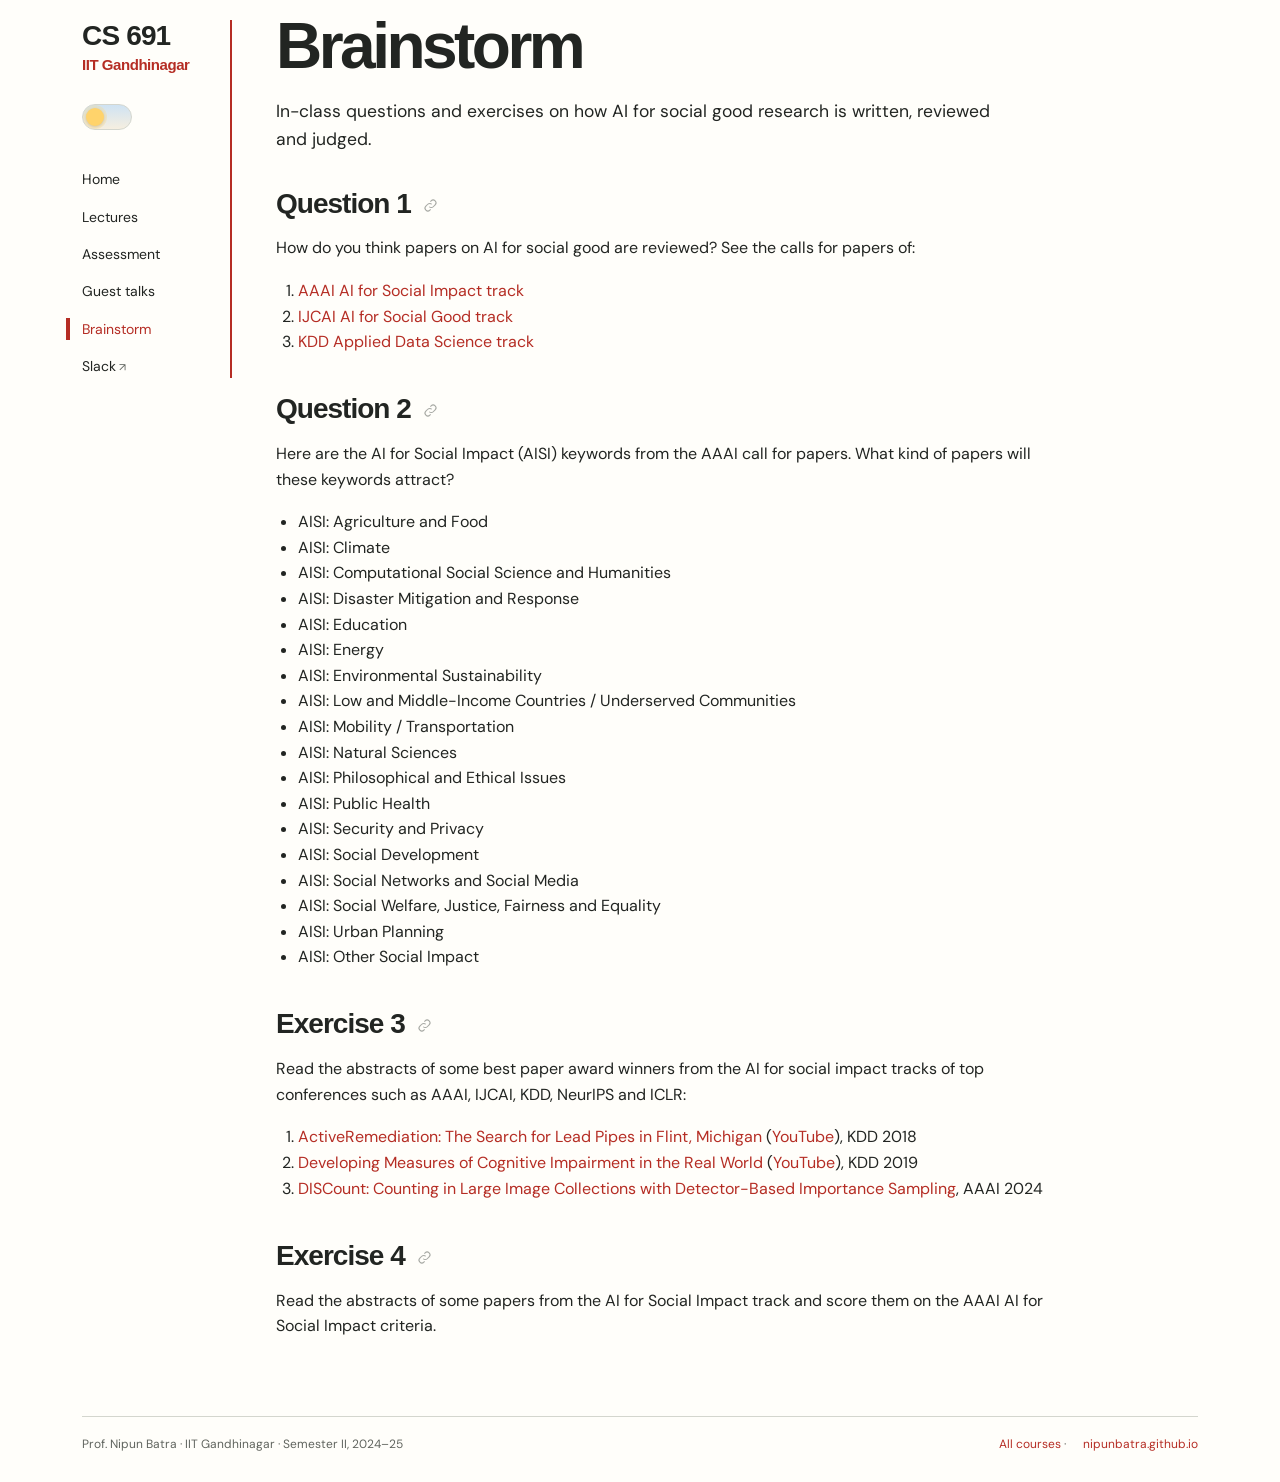
==== commit 08afb12c: "Built site for gh-pages" ====
--- a/brainstorm.html
+++ b/brainstorm.html
@@ -2,17 +2,23 @@
 <html xmlns="http://www.w3.org/1999/xhtml" lang="en" xml:lang="en"><head>
 
 <meta charset="utf-8">
-<meta name="generator" content="quarto-1.6.40">
+<meta name="generator" content="quarto-1.10.19">
 
 <meta name="viewport" content="width=device-width, initial-scale=1.0, user-scalable=yes">
 
 
-<title>Brainstorm – AI4SG</title>
+<title>Brainstorm – CS 691 · AI for Social Good</title>
 <style>
-code{white-space: pre-wrap;}
+/* Default styles provided by pandoc.
+** See https://pandoc.org/MANUAL.html#variables-for-html for config info.
+*/
 span.smallcaps{font-variant: small-caps;}
-div.columns{display: flex; gap: min(4vw, 1.5em);}
-div.column{flex: auto; overflow-x: auto;}
+div.columns{display: flex; gap: 1.5em;}
+div.column{flex: auto;}
+@media screen {
+div.columns{gap: min(4vw, 1.5em);}
+div.column{overflow-x: auto;}
+}
 div.hanging-indent{margin-left: 1.5em; text-indent: -1.5em;}
 ul.task-list{list-style: none;}
 ul.task-list li input[type="checkbox"] {
@@ -24,37 +30,18 @@
 
 
 <script src="site_libs/quarto-nav/quarto-nav.js"></script>
-<script src="site_libs/quarto-nav/headroom.min.js"></script>
+<link href="./favicon.svg" rel="icon" type="image/svg+xml">
 <script src="site_libs/clipboard/clipboard.min.js"></script>
-<script src="site_libs/quarto-search/autocomplete.umd.js"></script>
-<script src="site_libs/quarto-search/fuse.min.js"></script>
-<script src="site_libs/quarto-search/quarto-search.js"></script>
-<meta name="quarto:offset" content="./">
-<link href="./images/logo.jpeg" rel="icon" type="image/jpeg">
-<script src="site_libs/quarto-html/quarto.js"></script>
+<script src="site_libs/quarto-html/quarto.js" type="module"></script>
+<script src="site_libs/quarto-html/tabsets/tabsets.js" type="module"></script>
 <script src="site_libs/quarto-html/popper.min.js"></script>
 <script src="site_libs/quarto-html/tippy.umd.min.js"></script>
-<script src="site_libs/quarto-html/anchor.min.js"></script>
 <link href="site_libs/quarto-html/tippy.css" rel="stylesheet">
-<link href="site_libs/quarto-html/quarto-syntax-highlighting-ed04999718f06b735b1f8009dce43b94.css" rel="stylesheet" class="quarto-color-scheme" id="quarto-text-highlighting-styles">
-<link href="site_libs/quarto-html/quarto-syntax-highlighting-dark-ed04999718f06b735b1f8009dce43b94.css" rel="prefetch" class="quarto-color-scheme quarto-color-alternate" id="quarto-text-highlighting-styles">
+<link href="site_libs/quarto-html/quarto-syntax-highlighting-bf27225e3a48a9273f3daa8f8e829971.css" rel="stylesheet" id="quarto-text-highlighting-styles">
 <script src="site_libs/bootstrap/bootstrap.min.js"></script>
 <link href="site_libs/bootstrap/bootstrap-icons.css" rel="stylesheet">
-<link href="site_libs/bootstrap/bootstrap-585f9b28a3bff899ea7d08e54cca70c1.min.css" rel="stylesheet" append-hash="true" class="quarto-color-scheme" id="quarto-bootstrap" data-mode="light">
-<link href="site_libs/bootstrap/bootstrap-dark-f414822f516a619e8338e94d2028feb5.min.css" rel="prefetch" append-hash="true" class="quarto-color-scheme quarto-color-alternate" id="quarto-bootstrap" data-mode="dark">
+<link href="site_libs/bootstrap/bootstrap-7ec72f452c5d4fd3a48841bf9c27c350.min.css" rel="stylesheet" append-hash="true" id="quarto-bootstrap" data-mode="light">
 <script id="quarto-search-options" type="application/json">{
-  "location": "navbar",
-  "copy-button": false,
-  "collapse-after": 3,
-  "panel-placement": "end",
-  "type": "overlay",
-  "limit": 50,
-  "keyboard-shortcut": [
-    "f",
-    "/",
-    "s"
-  ],
-  "show-item-context": false,
   "language": {
     "search-no-results-text": "No results",
     "search-matching-documents-text": "matching documents",
@@ -69,73 +56,70 @@
     "search-label": "Search"
   }
 }</script>
+<link rel="preconnect" href="https://fonts.googleapis.com">
+<link rel="preconnect" href="https://fonts.gstatic.com" crossorigin="">
+<link href="https://fonts.googleapis.com/css2?family=DM+Sans:opsz,wght@9..40,400;9..40,500;9..40,600;9..40,700&amp;display=swap" rel="stylesheet">
+<script>
+// Light and dark: follow the system unless the switch has saved a choice. Runs before the page paints.
+(() => {
+  const root = document.documentElement, key = 'aisg25-theme';
+  const mq = window.matchMedia ? matchMedia('(prefers-color-scheme: dark)') : { matches: false };
+  const get = () => { try { return localStorage.getItem(key); } catch { return null; } };
+  const set = v => { try { v ? localStorage.setItem(key, v) : localStorage.removeItem(key); } catch {} };
+  function apply() {
+    const t = get();
+    if (t === 'light' || t === 'dark') root.setAttribute('data-theme', t); else root.removeAttribute('data-theme');
+    const dark = t === 'light' || t === 'dark' ? t === 'dark' : mq.matches;
+    root.setAttribute('data-bs-theme', dark ? 'dark' : 'light');
+    document.querySelectorAll('.mode').forEach(b => {
+      b.setAttribute('aria-checked', String(dark));
+      b.setAttribute('aria-label', dark ? 'Switch to light mode' : 'Switch to dark mode');
+      b.title = b.getAttribute('aria-label');
+    });
+    return dark;
+  }
+  apply();
+  if (mq.addEventListener) mq.addEventListener('change', apply);
+  window.addEventListener('storage', e => { if (e.key === key) apply(); });
+  document.addEventListener('DOMContentLoaded', () => {
+    apply();
+    document.querySelectorAll('.mode').forEach(b => b.addEventListener('click', () => {
+      const dark = b.getAttribute('aria-checked') !== 'true';
+      // A choice that matches the system clears the override, so the site keeps following the system.
+      set(dark === mq.matches ? null : (dark ? 'dark' : 'light'));
+      apply();
+    }));
+  });
+})();
+</script>
 
 
 </head>
 
-<body class="nav-fixed fullcontent">
+<body class="dl fullcontent quarto-light">
 
 <div id="quarto-search-results"></div>
-  <header id="quarto-header" class="headroom fixed-top">
-    <nav class="navbar navbar-expand-lg " data-bs-theme="dark">
-      <div class="navbar-container container-fluid">
-      <div class="navbar-brand-container mx-auto">
-    <a href="./index.html" class="navbar-brand navbar-brand-logo">
-    <img src="./images/logo.jpeg" alt="" class="navbar-logo">
-    </a>
-    <a class="navbar-brand" href="./index.html">
-    <span class="navbar-title">AI4SG</span>
-    </a>
-  </div>
-            <div id="quarto-search" class="" title="Search"></div>
-          <button class="navbar-toggler" type="button" data-bs-toggle="collapse" data-bs-target="#navbarCollapse" aria-controls="navbarCollapse" role="menu" aria-expanded="false" aria-label="Toggle navigation" onclick="if (window.quartoToggleHeadroom) { window.quartoToggleHeadroom(); }">
-  <span class="navbar-toggler-icon"></span>
-</button>
-          <div class="collapse navbar-collapse" id="navbarCollapse">
-            <ul class="navbar-nav navbar-nav-scroll ms-auto">
-  <li class="nav-item">
-    <a class="nav-link" href="./index.html"> 
-<span class="menu-text">Home</span></a>
-  </li>  
-  <li class="nav-item">
-    <a class="nav-link" href="./seminar.html"> 
-<span class="menu-text">Seminar Series</span></a>
-  </li>  
-  <li class="nav-item">
-    <a class="nav-link" href="./grading.html"> 
-<span class="menu-text">Grading Policy</span></a>
-  </li>  
-  <li class="nav-item">
-    <a class="nav-link" href="./faq.html"> 
-<span class="menu-text">FAQs</span></a>
-  </li>  
-  <li class="nav-item">
-    <a class="nav-link" href="./schedule.html"> 
-<span class="menu-text">Lectures</span></a>
-  </li>  
-  <li class="nav-item">
-    <a class="nav-link" href="./tentative.html"> 
-<span class="menu-text">Tentative deadlines</span></a>
-  </li>  
-  <li class="nav-item">
-    <a class="nav-link" href="https://nipunbatra.github.io"> 
-<span class="menu-text">Instructor Homepage</span></a>
-  </li>  
-</ul>
-          </div> <!-- /navcollapse -->
-            <div class="quarto-navbar-tools">
-  <a href="" class="quarto-color-scheme-toggle quarto-navigation-tool  px-1" onclick="window.quartoToggleColorScheme(); return false;" title="Toggle dark mode"><i class="bi"></i></a>
-</div>
-      </div> <!-- /container-fluid -->
-    </nav>
-</header>
 <!-- content -->
-<div id="quarto-content" class="quarto-container page-columns page-rows-contents page-layout-article page-navbar">
+<div id="quarto-content" class="quarto-container page-columns page-rows-contents page-layout-article">
 <!-- sidebar -->
 <!-- margin-sidebar -->
     
 <!-- main -->
-<main class="content" id="quarto-document-content">
+<main class="content page-columns page-full" id="quarto-document-content">
+<aside class="rail">
+  <a class="code" href="./index.html" data-page="index.html">CS 691</a>
+  <span class="inst">IIT Gandhinagar</span>
+  <div class="appearance"><button type="button" class="mode" role="switch" aria-checked="false" aria-label="Switch to dark mode"><span class="sky"></span><span class="stars"><b style="left:9px;top:6px"></b><b style="left:15px;top:15px"></b><b style="left:5px;top:17px"></b></span><span class="knob"></span></button></div>
+  <nav aria-label="Course">
+    <a href="./index.html" data-page="index.html">Home</a>
+    <a href="./schedule.html" data-page="schedule.html">Lectures</a>
+    <a href="./assessment.html" data-page="assessment.html">Assessment</a>
+    <a href="./seminar.html" data-page="seminar.html">Guest talks</a>
+    <a href="./brainstorm.html" data-page="brainstorm.html">Brainstorm</a>
+    <a class="ext" href="https://join.slack.com/t/aisg25/shared_invite/zt-2x40x4807-FnV~CCni2CzyrV~eXloG_A" target="_blank" rel="noopener noreferrer">Slack</a>
+  </nav>
+</aside>
+<script>document.body.prepend(document.currentScript.previousElementSibling);</script>
 
 <header id="title-block-header" class="quarto-title-block default">
 <div class="quarto-title">
@@ -156,413 +140,419 @@
 </header>
 
 
-<p>Question 1: How do you think papers on AI for social good are reviewed?</p>
-<p>Please see the CFP for 1. <a href="https://aaai.org/aaai-24-conference/call-for-the-special-track-on-ai-for-social-impact/">AAAI AI for Social Impact track</a> 2. <a href="https://ijcai-23.org/call-for-papers-ai-and-social-good/">IJCAI AI for Social good track</a> 3. <a href="https://kdd2024.kdd.org/applied-data-science-ads-track-call-for-papers/">KDD Applied Data Science track</a></p>
-<p>Question 2: Given some keywords from AI for SI at AAAI CFP - AI for Social Impact Keywords</p>
-<p>AISI: Agriculture and Food</p>
-<p>AISI: Climate</p>
-<p>AISI: Computational Social Science and Humanities</p>
-<p>AISI: Disaster Mitigation and Response AISI: Education</p>
-<p>AISI: Energy</p>
-<p>AISI: Environmental Sustainability</p>
-<p>AISI: Low and Middle-Income Countries / Underserved Communities</p>
-<p>AISI: Mobility / Transportation</p>
-<p>AISI: Natural Sciences</p>
-<p>AISI: Philosophical and Ethical Issues</p>
-<p>AISI: Public Health</p>
-<p>AISI: Security and Privacy</p>
-<p>AISI: Social Development</p>
-<p>AISI: Social Networks and Social Media</p>
-<p>AISI: Social Welfare, Justice, Fairness and Equality</p>
-<p>AISI: Urban Planning</p>
-<p>AISI: Other Social Impact</p>
-<p>Think of what kind of papers will these keywords attract?</p>
-<p>Exercise 3: Let us read through abstracts of some of the best paper awards from AI for Social Impact track at top conferences like AAAI, IJCAI, KDD, NeurIPS, ICLR, etc.</p>
+<p class="lede">In-class questions and exercises on how AI for social good research is written, reviewed and judged.</p>
+<section id="q1" class="level2">
+<h2 data-anchor-id="q1">Question 1</h2>
+<p>How do you think papers on AI for social good are reviewed? See the calls for papers of:</p>
 <ol type="1">
-<li><a href="https://www.kdd.org/kdd2018/accepted-papers/view/activeremediation-the-search-for-lead-pipes-in-flint-michigan">ActiveRemediation: The Search for Lead Pipes in Flint, Michigan</a>, <a href="https://www.youtube.com/watch?v=YbIn_axYu9E">YouTube</a> from KDD 2018.</li>
-<li><a href="https://machinelearning.apple.com/research/developing-measures-of-cognitive-impairment-in-the-real-world-from-consumer-grade-multimodal-sensor-streams">Developing Measures of Cognitive Impairment in the Real World</a>, <a href="https://www.youtube.com/watch?v=H_wTI4LUW7A">YouTube</a> from KDD 2019.</li>
-<li><a href="https://ojs.aaai.org/index.php/AAAI/article/view/30235">DISCount: Counting in Large Image Collections with Detector-Based Importance Sampling</a> from AAAI 2024.</li>
+<li><a href="https://aaai.org/aaai-24-conference/call-for-the-special-track-on-ai-for-social-impact/">AAAI AI for Social Impact track</a></li>
+<li><a href="https://ijcai-23.org/call-for-papers-ai-and-social-good/">IJCAI AI for Social Good track</a></li>
+<li><a href="https://kdd2024.kdd.org/applied-data-science-ads-track-call-for-papers/">KDD Applied Data Science track</a></li>
 </ol>
-<p>Exercise 4: Let us read through the abstracts of some papers from AI for Social Impact track and score them on AAAI AI SI criteria.</p>
-
-
+</section>
+<section id="q2" class="level2">
+<h2 data-anchor-id="q2">Question 2</h2>
+<p>Here are the AI for Social Impact (AISI) keywords from the AAAI call for papers. What kind of papers will these keywords attract?</p>
+<ul>
+<li>AISI: Agriculture and Food</li>
+<li>AISI: Climate</li>
+<li>AISI: Computational Social Science and Humanities</li>
+<li>AISI: Disaster Mitigation and Response</li>
+<li>AISI: Education</li>
+<li>AISI: Energy</li>
+<li>AISI: Environmental Sustainability</li>
+<li>AISI: Low and Middle-Income Countries / Underserved Communities</li>
+<li>AISI: Mobility / Transportation</li>
+<li>AISI: Natural Sciences</li>
+<li>AISI: Philosophical and Ethical Issues</li>
+<li>AISI: Public Health</li>
+<li>AISI: Security and Privacy</li>
+<li>AISI: Social Development</li>
+<li>AISI: Social Networks and Social Media</li>
+<li>AISI: Social Welfare, Justice, Fairness and Equality</li>
+<li>AISI: Urban Planning</li>
+<li>AISI: Other Social Impact</li>
+</ul>
+</section>
+<section id="e3" class="level2">
+<h2 data-anchor-id="e3">Exercise 3</h2>
+<p>Read the abstracts of some best paper award winners from the AI for social impact tracks of top conferences such as AAAI, IJCAI, KDD, NeurIPS and ICLR:</p>
+<ol type="1">
+<li><a href="https://www.kdd.org/kdd2018/accepted-papers/view/activeremediation-the-search-for-lead-pipes-in-flint-michigan">ActiveRemediation: The Search for Lead Pipes in Flint, Michigan</a> (<a href="https://www.youtube.com/watch?v=YbIn_axYu9E">YouTube</a>), KDD 2018</li>
+<li><a href="https://machinelearning.apple.com/research/developing-measures-of-cognitive-impairment-in-the-real-world-from-consumer-grade-multimodal-sensor-streams">Developing Measures of Cognitive Impairment in the Real World</a> (<a href="https://www.youtube.com/watch?v=H_wTI4LUW7A">YouTube</a>), KDD 2019</li>
+<li><a href="https://ojs.aaai.org/index.php/AAAI/article/view/30235">DISCount: Counting in Large Image Collections with Detector-Based Importance Sampling</a>, AAAI 2024</li>
+</ol>
+</section>
+<section id="e4" class="level2">
+<h2 data-anchor-id="e4">Exercise 4</h2>
+<p>Read the abstracts of some papers from the AI for Social Impact track and score them on the AAAI AI for Social Impact criteria.</p>
+
+
+</section>
 
 </main> <!-- /main -->
+<footer class="foot">
+  <span>Prof. Nipun Batra · IIT Gandhinagar · Semester II, 2024–25</span>
+  <span><a href="https://nipunbatra.github.io/teaching.html">All courses</a> · <a href="https://nipunbatra.github.io">nipunbatra.github.io</a></span>
+</footer>
+<script>document.body.append(document.currentScript.previousElementSibling);</script>
+<script>
+(() => {
+  // Mark the current page in the rail. Quarto writes the rail links relative to this page.
+  const home = document.querySelector('.rail a.code');
+  const root = home ? new URL(home.getAttribute('href'), location.href).pathname.replace(/[^/]*$/, '') : '/';
+  let rel = location.pathname.startsWith(root) ? location.pathname.slice(root.length) : '';
+  if (rel === '' || rel.endsWith('/')) rel += 'index.html';
+  else if (!/\.[a-z]+$/i.test(rel)) rel += '.html';
+  // A data-page ending in "/" marks a whole folder (for example Assignments/).
+  document.querySelectorAll('.rail nav a[data-page]').forEach(a => {
+    const p = a.dataset.page;
+    if (p.endsWith('/') ? rel.startsWith(p) : rel === p) a.setAttribute('aria-current', 'page');
+  });
+
+  // Copy-link buttons on section headings, lectures and assignment questions.
+  const LINK = '<svg viewBox="0 0 24 24" aria-hidden="true"><path d="M10 14a4.5 4.5 0 0 0 6.4 0l3-3a4.5 4.5 0 0 0-6.4-6.4l-1.2 1.2"/><path d="M14 10a4.5 4.5 0 0 0-6.4 0l-3 3a4.5 4.5 0 0 0 6.4 6.4l1.2-1.2"/></svg>';
+  document.querySelectorAll('main.content :is(h2, h3, h4)').forEach(h => {
+    if (h.closest('.next, .quarto-title-block, .callout, details') || h.querySelector('.anchor')) return;
+    const row = h.closest('tr[id]');
+    const sec = h.parentElement.tagName === 'SECTION' ? h.parentElement : h.closest('.mod');
+    const target = row || (sec && sec.id ? sec : null) || (h.id ? h : null);
+    if (!target) return;
+    const id = target.id;
+    const b = document.createElement('button');
+    b.type = 'button';
+    b.className = 'anchor';
+    b.title = 'Copy link';
+    b.setAttribute('aria-label', 'Copy link to ' + (row ? 'lecture ' + id.replace('lecture-', '') : h.textContent.trim()));
+    b.innerHTML = LINK + '<span class="done">Copied</span>';
+    b.addEventListener('click', () => {
+      const url = location.origin + location.pathname + '#' + id;
+      history.replaceState(null, '', '#' + id);
+      const done = () => { b.classList.add('copied'); setTimeout(() => b.classList.remove('copied'), 1600); };
+      if (navigator.clipboard) navigator.clipboard.writeText(url).then(done, () => {});
+    });
+    h.append(b);
+  });
+
+  // Contain wide tables in assignments and policies.
+  document.querySelectorAll('main.content table:not(.lt):not(.t)').forEach(table => {
+    if (table.parentElement.classList.contains('course-table-scroll')) return;
+    const wrapper = document.createElement('div');
+    wrapper.className = 'course-table-scroll';
+    wrapper.setAttribute('role', 'region');
+    wrapper.setAttribute('aria-label', 'Scrollable table');
+    wrapper.tabIndex = 0;
+    table.before(wrapper);
+    wrapper.append(table);
+    if (table.rows[0]?.cells.length <= 2) table.classList.add('course-table-compact');
+  });
+
+  // Dates: read the table in _dates.qmd ("08 Oct 26" or "08 Oct 26, 6:30 pm", IST), grey out the past,
+  // draw a Today line on Assessment and list what is coming up on Home.
+  const MONTHS = { Jan: 0, Feb: 1, Mar: 2, Apr: 3, May: 4, Jun: 5, Jul: 6, Aug: 7, Sep: 8, Oct: 9, Nov: 10, Dec: 11 };
+  const IST = 330 * 60000, DAY = 864e5;
+  const istDay = t => Math.floor((t + IST) / DAY);
+  const now = Date.now(), today = istDay(now);
+  const START = Date.UTC(2024, 11, 30) / DAY; // Monday of the first teaching week
+  function parse(text) {
+    const m = text.match(/(\d{1,2}) ([A-Z][a-z]{2}) (\d{2})(?:,\s*(\d{1,2}):(\d{2})\s*(am|pm))?/i);
+    if (!m) return null;
+    const [, d, mon, y, hh, mm, ap] = m;
+    const day = Date.UTC(2000 + +y, MONTHS[mon], +d) / DAY;
+    let end;
+    if (hh) end = Date.UTC(2000 + +y, MONTHS[mon], +d, (+hh % 12) + (ap.toLowerCase() === 'pm' ? 12 : 0), +mm) - IST;
+    else end = (day + 1) * DAY - IST - 1;
+    return { day, end, time: hh ? `${hh}:${mm} ${ap}` : '' };
+  }
+  const fmt = (day, opts) => new Date(day * DAY).toLocaleDateString('en-GB', Object.assign({ timeZone: 'UTC' }, opts));
+  document.querySelectorAll('.dates table').forEach(table => {
+    table.classList.add('t');
+    const rows = [...table.tBodies[0].rows].map(tr => ({ tr, when: parse(tr.cells[0].textContent) })).filter(r => r.when);
+    const box = table.closest('.next');
+    if (box) {
+      // Home: the next four dates, grouped by day.
+      const groups = [];
+      rows.filter(r => r.when.end >= now).forEach(r => {
+        const g = groups.find(x => x.day === r.when.day);
+        if (g) g.rows.push(r); else groups.push({ day: r.when.day, time: r.when.time, rows: [r] });
+      });
+      const ol = document.createElement('ol');
+      groups.slice(0, 4).forEach(g => {
+        const left = g.day - today;
+        const li = document.createElement('li');
+        if (left <= 3) li.className = 'hot';
+        const rel = left === 0 ? 'today' : left === 1 ? 'tomorrow' : `in ${left} days`;
+        li.innerHTML = `<span class="d">${fmt(g.day, { day: '2-digit', month: 'short' })}<small>${fmt(g.day, { weekday: 'short' })}${g.time ? ' ' + g.time : ''}<br>${rel}</small></span><span></span>`;
+        g.rows.forEach((r, i) => {
+          if (i) li.lastChild.append(document.createElement('br'));
+          const cell = r.tr.cells[1].cloneNode(true);
+          li.lastChild.append(...cell.childNodes);
+        });
+        ol.append(li);
+      });
+      if (!groups.length) ol.innerHTML = '<li><span></span><span>No more dates this semester.</span></li>';
+      table.closest('.dates').replaceWith(ol);
+      return;
+    }
+    // Assessment: grey out the past, mark this week, and draw the Today line.
+    let placed = false;
+    rows.forEach(({ tr, when }) => {
+      const past = when.end < now;
+      tr.classList.toggle('past', past);
+      const tag = document.createElement('td');
+      tag.className = 'tag';
+      if (!past && when.day - today <= 7) tag.innerHTML = '<span class="pill now">This week</span>';
+      tr.append(tag);
+      if (!past && !placed) {
+        placed = true;
+        const t = document.createElement('tr');
+        t.className = 'today';
+        const week = Math.floor((today - START) / 7) + 1;
+        t.innerHTML = `<td>Today, ${fmt(today, { day: '2-digit', month: 'short' })}</td><td colspan="2">${week >= 1 && week <= 17 ? 'Week ' + week : ''}</td>`;
+        tr.before(t);
+      }
+    });
+    const head = table.tHead?.rows[0];
+    if (head) head.append(document.createElement('th'));
+  });
+})();
+</script>
 <script id="quarto-html-after-body" type="application/javascript">
-window.document.addEventListener("DOMContentLoaded", function (event) {
-  const toggleBodyColorMode = (bsSheetEl) => {
-    const mode = bsSheetEl.getAttribute("data-mode");
-    const bodyEl = window.document.querySelector("body");
-    if (mode === "dark") {
-      bodyEl.classList.add("quarto-dark");
-      bodyEl.classList.remove("quarto-light");
-    } else {
-      bodyEl.classList.add("quarto-light");
-      bodyEl.classList.remove("quarto-dark");
-    }
-  }
-  const toggleBodyColorPrimary = () => {
-    const bsSheetEl = window.document.querySelector("link#quarto-bootstrap");
-    if (bsSheetEl) {
-      toggleBodyColorMode(bsSheetEl);
-    }
-  }
-  toggleBodyColorPrimary();  
-  const disableStylesheet = (stylesheets) => {
-    for (let i=0; i < stylesheets.length; i++) {
-      const stylesheet = stylesheets[i];
-      stylesheet.rel = 'prefetch';
-    }
-  }
-  const enableStylesheet = (stylesheets) => {
-    for (let i=0; i < stylesheets.length; i++) {
-      const stylesheet = stylesheets[i];
-      stylesheet.rel = 'stylesheet';
-    }
-  }
-  const manageTransitions = (selector, allowTransitions) => {
-    const els = window.document.querySelectorAll(selector);
-    for (let i=0; i < els.length; i++) {
-      const el = els[i];
-      if (allowTransitions) {
-        el.classList.remove('notransition');
-      } else {
-        el.classList.add('notransition');
-      }
-    }
-  }
-  const toggleGiscusIfUsed = (isAlternate, darkModeDefault) => {
-    const baseTheme = document.querySelector('#giscus-base-theme')?.value ?? 'light';
-    const alternateTheme = document.querySelector('#giscus-alt-theme')?.value ?? 'dark';
-    let newTheme = '';
-    if(darkModeDefault) {
-      newTheme = isAlternate ? baseTheme : alternateTheme;
-    } else {
-      newTheme = isAlternate ? alternateTheme : baseTheme;
-    }
-    const changeGiscusTheme = () => {
-      // From: https://github.com/giscus/giscus/issues/336
-      const sendMessage = (message) => {
-        const iframe = document.querySelector('iframe.giscus-frame');
-        if (!iframe) return;
-        iframe.contentWindow.postMessage({ giscus: message }, 'https://giscus.app');
-      }
-      sendMessage({
-        setConfig: {
-          theme: newTheme
-        }
-      });
-    }
-    const isGiscussLoaded = window.document.querySelector('iframe.giscus-frame') !== null;
-    if (isGiscussLoaded) {
-      changeGiscusTheme();
-    }
-  }
-  const toggleColorMode = (alternate) => {
-    // Switch the stylesheets
-    const alternateStylesheets = window.document.querySelectorAll('link.quarto-color-scheme.quarto-color-alternate');
-    manageTransitions('#quarto-margin-sidebar .nav-link', false);
-    if (alternate) {
-      enableStylesheet(alternateStylesheets);
-      for (const sheetNode of alternateStylesheets) {
-        if (sheetNode.id === "quarto-bootstrap") {
-          toggleBodyColorMode(sheetNode);
-        }
-      }
-    } else {
-      disableStylesheet(alternateStylesheets);
-      toggleBodyColorPrimary();
-    }
-    manageTransitions('#quarto-margin-sidebar .nav-link', true);
-    // Switch the toggles
-    const toggles = window.document.querySelectorAll('.quarto-color-scheme-toggle');
-    for (let i=0; i < toggles.length; i++) {
-      const toggle = toggles[i];
-      if (toggle) {
-        if (alternate) {
-          toggle.classList.add("alternate");     
-        } else {
-          toggle.classList.remove("alternate");
-        }
-      }
-    }
-    // Hack to workaround the fact that safari doesn't
-    // properly recolor the scrollbar when toggling (#1455)
-    if (navigator.userAgent.indexOf('Safari') > 0 && navigator.userAgent.indexOf('Chrome') == -1) {
-      manageTransitions("body", false);
-      window.scrollTo(0, 1);
-      setTimeout(() => {
-        window.scrollTo(0, 0);
-        manageTransitions("body", true);
-      }, 40);  
-    }
-  }
-  const isFileUrl = () => { 
-    return window.location.protocol === 'file:';
-  }
-  const hasAlternateSentinel = () => {  
-    let styleSentinel = getColorSchemeSentinel();
-    if (styleSentinel !== null) {
-      return styleSentinel === "alternate";
-    } else {
+  window.document.addEventListener("DOMContentLoaded", function (event) {
+    const isCodeAnnotation = (el) => {
+      for (const clz of el.classList) {
+        if (clz.startsWith('code-annotation-')) {                     
+          return true;
+        }
+      }
       return false;
     }
-  }
-  const setStyleSentinel = (alternate) => {
-    const value = alternate ? "alternate" : "default";
-    if (!isFileUrl()) {
-      window.localStorage.setItem("quarto-color-scheme", value);
-    } else {
-      localAlternateSentinel = value;
-    }
-  }
-  const getColorSchemeSentinel = () => {
-    if (!isFileUrl()) {
-      const storageValue = window.localStorage.getItem("quarto-color-scheme");
-      return storageValue != null ? storageValue : localAlternateSentinel;
-    } else {
-      return localAlternateSentinel;
-    }
-  }
-  const darkModeDefault = false;
-  let localAlternateSentinel = darkModeDefault ? 'alternate' : 'default';
-  // Dark / light mode switch
-  window.quartoToggleColorScheme = () => {
-    // Read the current dark / light value 
-    let toAlternate = !hasAlternateSentinel();
-    toggleColorMode(toAlternate);
-    setStyleSentinel(toAlternate);
-    toggleGiscusIfUsed(toAlternate, darkModeDefault);
-  };
-  // Ensure there is a toggle, if there isn't float one in the top right
-  if (window.document.querySelector('.quarto-color-scheme-toggle') === null) {
-    const a = window.document.createElement('a');
-    a.classList.add('top-right');
-    a.classList.add('quarto-color-scheme-toggle');
-    a.href = "";
-    a.onclick = function() { try { window.quartoToggleColorScheme(); } catch {} return false; };
-    const i = window.document.createElement("i");
-    i.classList.add('bi');
-    a.appendChild(i);
-    window.document.body.appendChild(a);
-  }
-  // Switch to dark mode if need be
-  if (hasAlternateSentinel()) {
-    toggleColorMode(true);
-  } else {
-    toggleColorMode(false);
-  }
-  const icon = "";
-  const anchorJS = new window.AnchorJS();
-  anchorJS.options = {
-    placement: 'right',
-    icon: icon
-  };
-  anchorJS.add('.anchored');
-  const isCodeAnnotation = (el) => {
-    for (const clz of el.classList) {
-      if (clz.startsWith('code-annotation-')) {                     
-        return true;
-      }
-    }
-    return false;
-  }
-  const onCopySuccess = function(e) {
-    // button target
-    const button = e.trigger;
-    // don't keep focus
-    button.blur();
-    // flash "checked"
-    button.classList.add('code-copy-button-checked');
-    var currentTitle = button.getAttribute("title");
-    button.setAttribute("title", "Copied!");
-    let tooltip;
-    if (window.bootstrap) {
-      button.setAttribute("data-bs-toggle", "tooltip");
-      button.setAttribute("data-bs-placement", "left");
-      button.setAttribute("data-bs-title", "Copied!");
-      tooltip = new bootstrap.Tooltip(button, 
-        { trigger: "manual", 
-          customClass: "code-copy-button-tooltip",
-          offset: [0, -8]});
-      tooltip.show();    
-    }
-    setTimeout(function() {
-      if (tooltip) {
-        tooltip.hide();
-        button.removeAttribute("data-bs-title");
-        button.removeAttribute("data-bs-toggle");
-        button.removeAttribute("data-bs-placement");
-      }
-      button.setAttribute("title", currentTitle);
-      button.classList.remove('code-copy-button-checked');
-    }, 1000);
-    // clear code selection
-    e.clearSelection();
-  }
-  const getTextToCopy = function(trigger) {
-      const codeEl = trigger.previousElementSibling.cloneNode(true);
+    const onCopySuccess = function(e) {
+      // button target
+      const button = e.trigger;
+      // don't keep focus
+      button.blur();
+      // flash "checked"
+      button.classList.add('code-copy-button-checked');
+      var currentTitle = button.getAttribute("title");
+      button.setAttribute("title", "Copied!");
+      let tooltip;
+      if (window.bootstrap) {
+        button.setAttribute("data-bs-toggle", "tooltip");
+        button.setAttribute("data-bs-placement", "left");
+        button.setAttribute("data-bs-title", "Copied!");
+        tooltip = new bootstrap.Tooltip(button, 
+          { trigger: "manual", 
+            customClass: "code-copy-button-tooltip",
+            offset: [0, -8]});
+        tooltip.show();    
+      }
+      setTimeout(function() {
+        if (tooltip) {
+          tooltip.hide();
+          button.removeAttribute("data-bs-title");
+          button.removeAttribute("data-bs-toggle");
+          button.removeAttribute("data-bs-placement");
+        }
+        button.setAttribute("title", currentTitle);
+        button.classList.remove('code-copy-button-checked');
+      }, 1000);
+      // clear code selection
+      e.clearSelection();
+    }
+    const getTextToCopy = function(trigger) {
+      const outerScaffold = trigger.parentElement.cloneNode(true);
+      const codeEl = outerScaffold.querySelector('code');
       for (const childEl of codeEl.children) {
         if (isCodeAnnotation(childEl)) {
           childEl.remove();
         }
       }
       return codeEl.innerText;
-  }
-  const clipboard = new window.ClipboardJS('.code-copy-button:not([data-in-quarto-modal])', {
-    text: getTextToCopy
-  });
-  clipboard.on('success', onCopySuccess);
-  if (window.document.getElementById('quarto-embedded-source-code-modal')) {
-    const clipboardModal = new window.ClipboardJS('.code-copy-button[data-in-quarto-modal]', {
-      text: getTextToCopy,
-      container: window.document.getElementById('quarto-embedded-source-code-modal')
+    }
+    const clipboard = new window.ClipboardJS('.code-copy-button:not([data-in-quarto-modal])', {
+      text: getTextToCopy
     });
-    clipboardModal.on('success', onCopySuccess);
-  }
-    var localhostRegex = new RegExp(/^(?:http|https):\/\/localhost\:?[0-9]*\//);
-    var mailtoRegex = new RegExp(/^mailto:/);
-      var filterRegex = new RegExp("https:\/\/nipunbatra\.github\.io\/aisg25\/");
-    var isInternal = (href) => {
-        return filterRegex.test(href) || localhostRegex.test(href) || mailtoRegex.test(href);
-    }
-    // Inspect non-navigation links and adorn them if external
- 	var links = window.document.querySelectorAll('a[href]:not(.nav-link):not(.navbar-brand):not(.toc-action):not(.sidebar-link):not(.sidebar-item-toggle):not(.pagination-link):not(.no-external):not([aria-hidden]):not(.dropdown-item):not(.quarto-navigation-tool):not(.about-link)');
-    for (var i=0; i<links.length; i++) {
-      const link = links[i];
-      if (!isInternal(link.href)) {
-        // undo the damage that might have been done by quarto-nav.js in the case of
-        // links that we want to consider external
-        if (link.dataset.originalHref !== undefined) {
-          link.href = link.dataset.originalHref;
-        }
-      }
-    }
-  function tippyHover(el, contentFn, onTriggerFn, onUntriggerFn) {
-    const config = {
-      allowHTML: true,
-      maxWidth: 500,
-      delay: 100,
-      arrow: false,
-      appendTo: function(el) {
-          return el.parentElement;
-      },
-      interactive: true,
-      interactiveBorder: 10,
-      theme: 'quarto',
-      placement: 'bottom-start',
-    };
-    if (contentFn) {
-      config.content = contentFn;
-    }
-    if (onTriggerFn) {
-      config.onTrigger = onTriggerFn;
-    }
-    if (onUntriggerFn) {
-      config.onUntrigger = onUntriggerFn;
-    }
-    window.tippy(el, config); 
-  }
-  const noterefs = window.document.querySelectorAll('a[role="doc-noteref"]');
-  for (var i=0; i<noterefs.length; i++) {
-    const ref = noterefs[i];
-    tippyHover(ref, function() {
-      // use id or data attribute instead here
-      let href = ref.getAttribute('data-footnote-href') || ref.getAttribute('href');
-      try { href = new URL(href).hash; } catch {}
-      const id = href.replace(/^#\/?/, "");
-      const note = window.document.getElementById(id);
-      if (note) {
-        return note.innerHTML;
+    clipboard.on('success', onCopySuccess);
+    if (window.document.getElementById('quarto-embedded-source-code-modal')) {
+      const clipboardModal = new window.ClipboardJS('.code-copy-button[data-in-quarto-modal]', {
+        text: getTextToCopy,
+        container: window.document.getElementById('quarto-embedded-source-code-modal')
+      });
+      clipboardModal.on('success', onCopySuccess);
+    }
+      var localhostRegex = new RegExp(/^(?:http|https):\/\/localhost\:?[0-9]*\//);
+      var mailtoRegex = new RegExp(/^mailto:/);
+        var filterRegex = new RegExp("https:\/\/nipunbatra\.github\.io\/aisg25\/");
+      var isInternal = (href) => {
+          return filterRegex.test(href) || localhostRegex.test(href) || mailtoRegex.test(href);
+      }
+      // Inspect non-navigation links and adorn them if external
+     var links = window.document.querySelectorAll('a[href]:not(.nav-link):not(.navbar-brand):not(.toc-action):not(.sidebar-link):not(.sidebar-item-toggle):not(.pagination-link):not(.no-external):not([aria-hidden]):not(.dropdown-item):not(.quarto-navigation-tool):not(.about-link)');
+      for (var i=0; i<links.length; i++) {
+        const link = links[i];
+        if (!isInternal(link.href)) {
+          // undo the damage that might have been done by quarto-nav.js in the case of
+          // links that we want to consider external
+          if (link.dataset.originalHref !== undefined) {
+            link.href = link.dataset.originalHref;
+          }
+            // target, if specified
+            link.setAttribute("target", "_blank");
+            if (link.getAttribute("rel") === null) {
+              link.setAttribute("rel", "noopener");
+            }
+        }
+      }
+    function tippyHover(el, contentFn, onTriggerFn, onUntriggerFn) {
+      const config = {
+        allowHTML: true,
+        maxWidth: 500,
+        delay: 100,
+        arrow: false,
+        appendTo: function(el) {
+            return el.parentElement;
+        },
+        interactive: true,
+        interactiveBorder: 10,
+        theme: 'quarto',
+        placement: 'bottom-start',
+      };
+      if (contentFn) {
+        config.content = contentFn;
+      }
+      if (onTriggerFn) {
+        config.onTrigger = onTriggerFn;
+      }
+      if (onUntriggerFn) {
+        config.onUntrigger = onUntriggerFn;
+      }
+      window.tippy(el, config); 
+    }
+    const noterefs = window.document.querySelectorAll('a[role="doc-noteref"]');
+    for (var i=0; i<noterefs.length; i++) {
+      const ref = noterefs[i];
+      tippyHover(ref, function() {
+        // use id or data attribute instead here
+        let href = ref.getAttribute('data-footnote-href') || ref.getAttribute('href');
+        try { href = new URL(href).hash; } catch {}
+        const id = href.replace(/^#\/?/, "");
+        const note = window.document.getElementById(id);
+        if (note) {
+          return note.innerHTML;
+        } else {
+          return "";
+        }
+      });
+    }
+    const xrefs = window.document.querySelectorAll('a.quarto-xref');
+    const processXRef = (id, note) => {
+      // Strip column container classes
+      const stripColumnClz = (el) => {
+        el.classList.remove("page-full", "page-columns");
+        if (el.children) {
+          for (const child of el.children) {
+            stripColumnClz(child);
+          }
+        }
+      }
+      stripColumnClz(note)
+      if (id === null || id.startsWith('sec-')) {
+        // Special case sections, only their first couple elements
+        const container = document.createElement("div");
+        if (note.children && note.children.length > 2) {
+          container.appendChild(note.children[0].cloneNode(true));
+          for (let i = 1; i < note.children.length; i++) {
+            const child = note.children[i];
+            if (child.tagName === "P" && child.innerText === "") {
+              continue;
+            } else {
+              container.appendChild(child.cloneNode(true));
+              break;
+            }
+          }
+          if (window.Quarto?.typesetMath) {
+            window.Quarto.typesetMath(container);
+          }
+          return container.innerHTML
+        } else {
+          if (window.Quarto?.typesetMath) {
+            window.Quarto.typesetMath(note);
+          }
+          return note.innerHTML;
+        }
       } else {
-        return "";
-      }
-    });
-  }
-  const xrefs = window.document.querySelectorAll('a.quarto-xref');
-  const processXRef = (id, note) => {
-    // Strip column container classes
-    const stripColumnClz = (el) => {
-      el.classList.remove("page-full", "page-columns");
-      if (el.children) {
-        for (const child of el.children) {
-          stripColumnClz(child);
-        }
-      }
-    }
-    stripColumnClz(note)
-    if (id === null || id.startsWith('sec-')) {
-      // Special case sections, only their first couple elements
-      const container = document.createElement("div");
-      if (note.children && note.children.length > 2) {
-        container.appendChild(note.children[0].cloneNode(true));
-        for (let i = 1; i < note.children.length; i++) {
-          const child = note.children[i];
-          if (child.tagName === "P" && child.innerText === "") {
-            continue;
-          } else {
-            container.appendChild(child.cloneNode(true));
-            break;
-          }
-        }
-        if (window.Quarto?.typesetMath) {
-          window.Quarto.typesetMath(container);
-        }
-        return container.innerHTML
-      } else {
+        // Remove any anchor links if they are present
+        const anchorLink = note.querySelector('a.anchorjs-link');
+        if (anchorLink) {
+          anchorLink.remove();
+        }
         if (window.Quarto?.typesetMath) {
           window.Quarto.typesetMath(note);
         }
-        return note.innerHTML;
-      }
-    } else {
-      // Remove any anchor links if they are present
-      const anchorLink = note.querySelector('a.anchorjs-link');
-      if (anchorLink) {
-        anchorLink.remove();
-      }
-      if (window.Quarto?.typesetMath) {
-        window.Quarto.typesetMath(note);
-      }
-      if (note.classList.contains("callout")) {
-        return note.outerHTML;
-      } else {
-        return note.innerHTML;
-      }
-    }
-  }
-  for (var i=0; i<xrefs.length; i++) {
-    const xref = xrefs[i];
-    tippyHover(xref, undefined, function(instance) {
-      instance.disable();
-      let url = xref.getAttribute('href');
-      let hash = undefined; 
-      if (url.startsWith('#')) {
-        hash = url;
-      } else {
-        try { hash = new URL(url).hash; } catch {}
-      }
-      if (hash) {
-        const id = hash.replace(/^#\/?/, "");
-        const note = window.document.getElementById(id);
-        if (note !== null) {
-          try {
-            const html = processXRef(id, note.cloneNode(true));
-            instance.setContent(html);
-          } finally {
-            instance.enable();
-            instance.show();
-          }
+        if (note.classList.contains("callout")) {
+          return note.outerHTML;
         } else {
-          // See if we can fetch this
-          fetch(url.split('#')[0])
+          return note.innerHTML;
+        }
+      }
+    }
+    for (var i=0; i<xrefs.length; i++) {
+      const xref = xrefs[i];
+      tippyHover(xref, undefined, function(instance) {
+        instance.disable();
+        let url = xref.getAttribute('href');
+        let hash = undefined; 
+        if (url.startsWith('#')) {
+          hash = url;
+        } else {
+          try { hash = new URL(url).hash; } catch {}
+        }
+        if (hash) {
+          const id = hash.replace(/^#\/?/, "");
+          const note = window.document.getElementById(id);
+          if (note !== null) {
+            try {
+              const html = processXRef(id, note.cloneNode(true));
+              instance.setContent(html);
+            } finally {
+              instance.enable();
+              instance.show();
+            }
+          } else {
+            // See if we can fetch this
+            fetch(url.split('#')[0])
+            .then(res => res.text())
+            .then(html => {
+              const parser = new DOMParser();
+              const htmlDoc = parser.parseFromString(html, "text/html");
+              const note = htmlDoc.getElementById(id);
+              if (note !== null) {
+                const html = processXRef(id, note);
+                instance.setContent(html);
+              } 
+            }).finally(() => {
+              instance.enable();
+              instance.show();
+            });
+          }
+        } else {
+          // See if we can fetch a full url (with no hash to target)
+          // This is a special case and we should probably do some content thinning / targeting
+          fetch(url)
           .then(res => res.text())
           .then(html => {
             const parser = new DOMParser();
             const htmlDoc = parser.parseFromString(html, "text/html");
-            const note = htmlDoc.getElementById(id);
+            const note = htmlDoc.querySelector('main.content');
             if (note !== null) {
-              const html = processXRef(id, note);
+              // This should only happen for chapter cross references
+              // (since there is no id in the URL)
+              // remove the first header
+              if (note.children.length > 0 && note.children[0].tagName === "HEADER") {
+                note.children[0].remove();
+              }
+              const html = processXRef(null, note);
               instance.setContent(html);
             } 
           }).finally(() => {
@@ -570,185 +560,161 @@
             instance.show();
           });
         }
+      }, function(instance) {
+      });
+    }
+        let selectedAnnoteEl;
+        const selectorForAnnotation = ( cell, annotation) => {
+          let cellAttr = 'data-code-cell="' + cell + '"';
+          let lineAttr = 'data-code-annotation="' +  annotation + '"';
+          const selector = 'span[' + cellAttr + '][' + lineAttr + ']';
+          return selector;
+        }
+        const selectCodeLines = (annoteEl) => {
+          const doc = window.document;
+          const targetCell = annoteEl.getAttribute("data-target-cell");
+          const targetAnnotation = annoteEl.getAttribute("data-target-annotation");
+          const annoteSpan = window.document.querySelector(selectorForAnnotation(targetCell, targetAnnotation));
+          const lines = annoteSpan.getAttribute("data-code-lines").split(",");
+          const lineIds = lines.map((line) => {
+            return targetCell + "-" + line;
+          })
+          let top = null;
+          let height = null;
+          let parent = null;
+          if (lineIds.length > 0) {
+              //compute the position of the single el (top and bottom and make a div)
+              const el = window.document.getElementById(lineIds[0]);
+              top = el.offsetTop;
+              height = el.offsetHeight;
+              parent = el.parentElement.parentElement;
+            if (lineIds.length > 1) {
+              const lastEl = window.document.getElementById(lineIds[lineIds.length - 1]);
+              const bottom = lastEl.offsetTop + lastEl.offsetHeight;
+              height = bottom - top;
+            }
+            if (top !== null && height !== null && parent !== null) {
+              // cook up a div (if necessary) and position it 
+              let div = window.document.getElementById("code-annotation-line-highlight");
+              if (div === null) {
+                div = window.document.createElement("div");
+                div.setAttribute("id", "code-annotation-line-highlight");
+                div.style.position = 'absolute';
+                parent.appendChild(div);
+              }
+              div.style.top = top - 2 + "px";
+              div.style.height = height + 4 + "px";
+              div.style.left = 0;
+              let gutterDiv = window.document.getElementById("code-annotation-line-highlight-gutter");
+              if (gutterDiv === null) {
+                gutterDiv = window.document.createElement("div");
+                gutterDiv.setAttribute("id", "code-annotation-line-highlight-gutter");
+                gutterDiv.style.position = 'absolute';
+                const codeCell = window.document.getElementById(targetCell);
+                const gutter = codeCell.querySelector('.code-annotation-gutter');
+                gutter.appendChild(gutterDiv);
+              }
+              gutterDiv.style.top = top - 2 + "px";
+              gutterDiv.style.height = height + 4 + "px";
+            }
+            selectedAnnoteEl = annoteEl;
+          }
+        };
+        const unselectCodeLines = () => {
+          const elementsIds = ["code-annotation-line-highlight", "code-annotation-line-highlight-gutter"];
+          elementsIds.forEach((elId) => {
+            const div = window.document.getElementById(elId);
+            if (div) {
+              div.remove();
+            }
+          });
+          selectedAnnoteEl = undefined;
+        };
+          // Handle positioning of the toggle
+      window.addEventListener(
+        "resize",
+        throttle(() => {
+          elRect = undefined;
+          if (selectedAnnoteEl) {
+            selectCodeLines(selectedAnnoteEl);
+          }
+        }, 10)
+      );
+      function throttle(fn, ms) {
+      let throttle = false;
+      let timer;
+        return (...args) => {
+          if(!throttle) { // first call gets through
+              fn.apply(this, args);
+              throttle = true;
+          } else { // all the others get throttled
+              if(timer) clearTimeout(timer); // cancel #2
+              timer = setTimeout(() => {
+                fn.apply(this, args);
+                timer = throttle = false;
+              }, ms);
+          }
+        };
+      }
+        // Attach click handler to the DT
+        const annoteDls = window.document.querySelectorAll('dt[data-target-cell]');
+        for (const annoteDlNode of annoteDls) {
+          annoteDlNode.addEventListener('click', (event) => {
+            const clickedEl = event.target;
+            if (clickedEl !== selectedAnnoteEl) {
+              unselectCodeLines();
+              const activeEl = window.document.querySelector('dt[data-target-cell].code-annotation-active');
+              if (activeEl) {
+                activeEl.classList.remove('code-annotation-active');
+              }
+              selectCodeLines(clickedEl);
+              clickedEl.classList.add('code-annotation-active');
+            } else {
+              // Unselect the line
+              unselectCodeLines();
+              clickedEl.classList.remove('code-annotation-active');
+            }
+          });
+        }
+    const findCites = (el) => {
+      const parentEl = el.parentElement;
+      if (parentEl) {
+        const cites = parentEl.dataset.cites;
+        if (cites) {
+          return {
+            el,
+            cites: cites.split(' ')
+          };
+        } else {
+          return findCites(el.parentElement)
+        }
       } else {
-        // See if we can fetch a full url (with no hash to target)
-        // This is a special case and we should probably do some content thinning / targeting
-        fetch(url)
-        .then(res => res.text())
-        .then(html => {
-          const parser = new DOMParser();
-          const htmlDoc = parser.parseFromString(html, "text/html");
-          const note = htmlDoc.querySelector('main.content');
-          if (note !== null) {
-            // This should only happen for chapter cross references
-            // (since there is no id in the URL)
-            // remove the first header
-            if (note.children.length > 0 && note.children[0].tagName === "HEADER") {
-              note.children[0].remove();
+        return undefined;
+      }
+    };
+    var bibliorefs = window.document.querySelectorAll('a[role="doc-biblioref"]');
+    for (var i=0; i<bibliorefs.length; i++) {
+      const ref = bibliorefs[i];
+      const citeInfo = findCites(ref);
+      if (citeInfo) {
+        tippyHover(citeInfo.el, function() {
+          var popup = window.document.createElement('div');
+          citeInfo.cites.forEach(function(cite) {
+            var citeDiv = window.document.createElement('div');
+            citeDiv.classList.add('hanging-indent');
+            citeDiv.classList.add('csl-entry');
+            var biblioDiv = window.document.getElementById('ref-' + cite);
+            if (biblioDiv) {
+              citeDiv.innerHTML = biblioDiv.innerHTML;
             }
-            const html = processXRef(null, note);
-            instance.setContent(html);
-          } 
-        }).finally(() => {
-          instance.enable();
-          instance.show();
+            popup.appendChild(citeDiv);
+          });
+          return popup.innerHTML;
         });
       }
-    }, function(instance) {
-    });
-  }
-      let selectedAnnoteEl;
-      const selectorForAnnotation = ( cell, annotation) => {
-        let cellAttr = 'data-code-cell="' + cell + '"';
-        let lineAttr = 'data-code-annotation="' +  annotation + '"';
-        const selector = 'span[' + cellAttr + '][' + lineAttr + ']';
-        return selector;
-      }
-      const selectCodeLines = (annoteEl) => {
-        const doc = window.document;
-        const targetCell = annoteEl.getAttribute("data-target-cell");
-        const targetAnnotation = annoteEl.getAttribute("data-target-annotation");
-        const annoteSpan = window.document.querySelector(selectorForAnnotation(targetCell, targetAnnotation));
-        const lines = annoteSpan.getAttribute("data-code-lines").split(",");
-        const lineIds = lines.map((line) => {
-          return targetCell + "-" + line;
-        })
-        let top = null;
-        let height = null;
-        let parent = null;
-        if (lineIds.length > 0) {
-            //compute the position of the single el (top and bottom and make a div)
-            const el = window.document.getElementById(lineIds[0]);
-            top = el.offsetTop;
-            height = el.offsetHeight;
-            parent = el.parentElement.parentElement;
-          if (lineIds.length > 1) {
-            const lastEl = window.document.getElementById(lineIds[lineIds.length - 1]);
-            const bottom = lastEl.offsetTop + lastEl.offsetHeight;
-            height = bottom - top;
-          }
-          if (top !== null && height !== null && parent !== null) {
-            // cook up a div (if necessary) and position it 
-            let div = window.document.getElementById("code-annotation-line-highlight");
-            if (div === null) {
-              div = window.document.createElement("div");
-              div.setAttribute("id", "code-annotation-line-highlight");
-              div.style.position = 'absolute';
-              parent.appendChild(div);
-            }
-            div.style.top = top - 2 + "px";
-            div.style.height = height + 4 + "px";
-            div.style.left = 0;
-            let gutterDiv = window.document.getElementById("code-annotation-line-highlight-gutter");
-            if (gutterDiv === null) {
-              gutterDiv = window.document.createElement("div");
-              gutterDiv.setAttribute("id", "code-annotation-line-highlight-gutter");
-              gutterDiv.style.position = 'absolute';
-              const codeCell = window.document.getElementById(targetCell);
-              const gutter = codeCell.querySelector('.code-annotation-gutter');
-              gutter.appendChild(gutterDiv);
-            }
-            gutterDiv.style.top = top - 2 + "px";
-            gutterDiv.style.height = height + 4 + "px";
-          }
-          selectedAnnoteEl = annoteEl;
-        }
-      };
-      const unselectCodeLines = () => {
-        const elementsIds = ["code-annotation-line-highlight", "code-annotation-line-highlight-gutter"];
-        elementsIds.forEach((elId) => {
-          const div = window.document.getElementById(elId);
-          if (div) {
-            div.remove();
-          }
-        });
-        selectedAnnoteEl = undefined;
-      };
-        // Handle positioning of the toggle
-    window.addEventListener(
-      "resize",
-      throttle(() => {
-        elRect = undefined;
-        if (selectedAnnoteEl) {
-          selectCodeLines(selectedAnnoteEl);
-        }
-      }, 10)
-    );
-    function throttle(fn, ms) {
-    let throttle = false;
-    let timer;
-      return (...args) => {
-        if(!throttle) { // first call gets through
-            fn.apply(this, args);
-            throttle = true;
-        } else { // all the others get throttled
-            if(timer) clearTimeout(timer); // cancel #2
-            timer = setTimeout(() => {
-              fn.apply(this, args);
-              timer = throttle = false;
-            }, ms);
-        }
-      };
-    }
-      // Attach click handler to the DT
-      const annoteDls = window.document.querySelectorAll('dt[data-target-cell]');
-      for (const annoteDlNode of annoteDls) {
-        annoteDlNode.addEventListener('click', (event) => {
-          const clickedEl = event.target;
-          if (clickedEl !== selectedAnnoteEl) {
-            unselectCodeLines();
-            const activeEl = window.document.querySelector('dt[data-target-cell].code-annotation-active');
-            if (activeEl) {
-              activeEl.classList.remove('code-annotation-active');
-            }
-            selectCodeLines(clickedEl);
-            clickedEl.classList.add('code-annotation-active');
-          } else {
-            // Unselect the line
-            unselectCodeLines();
-            clickedEl.classList.remove('code-annotation-active');
-          }
-        });
-      }
-  const findCites = (el) => {
-    const parentEl = el.parentElement;
-    if (parentEl) {
-      const cites = parentEl.dataset.cites;
-      if (cites) {
-        return {
-          el,
-          cites: cites.split(' ')
-        };
-      } else {
-        return findCites(el.parentElement)
-      }
-    } else {
-      return undefined;
-    }
-  };
-  var bibliorefs = window.document.querySelectorAll('a[role="doc-biblioref"]');
-  for (var i=0; i<bibliorefs.length; i++) {
-    const ref = bibliorefs[i];
-    const citeInfo = findCites(ref);
-    if (citeInfo) {
-      tippyHover(citeInfo.el, function() {
-        var popup = window.document.createElement('div');
-        citeInfo.cites.forEach(function(cite) {
-          var citeDiv = window.document.createElement('div');
-          citeDiv.classList.add('hanging-indent');
-          citeDiv.classList.add('csl-entry');
-          var biblioDiv = window.document.getElementById('ref-' + cite);
-          if (biblioDiv) {
-            citeDiv.innerHTML = biblioDiv.innerHTML;
-          }
-          popup.appendChild(citeDiv);
-        });
-        return popup.innerHTML;
-      });
-    }
-  }
-});
-</script>
+    }
+  });
+  </script>
 </div> <!-- /content -->
 
 
--- a/site_libs/quarto-html/quarto-syntax-highlighting-bf27225e3a48a9273f3daa8f8e829971.css
+++ b/site_libs/quarto-html/quarto-syntax-highlighting-bf27225e3a48a9273f3daa8f8e829971.css
@@ -0,0 +1,236 @@
+/* quarto syntax highlight colors */
+:root {
+  --quarto-hl-ot-color: #003B4F;
+  --quarto-hl-at-color: #657422;
+  --quarto-hl-ss-color: #20794D;
+  --quarto-hl-an-color: #5E5E5E;
+  --quarto-hl-fu-color: #4758AB;
+  --quarto-hl-st-color: #20794D;
+  --quarto-hl-cf-color: #003B4F;
+  --quarto-hl-op-color: #5E5E5E;
+  --quarto-hl-er-color: #AD0000;
+  --quarto-hl-bn-color: #AD0000;
+  --quarto-hl-al-color: #AD0000;
+  --quarto-hl-va-color: #111111;
+  --quarto-hl-bu-color: inherit;
+  --quarto-hl-ex-color: inherit;
+  --quarto-hl-pp-color: #AD0000;
+  --quarto-hl-in-color: #5E5E5E;
+  --quarto-hl-vs-color: #20794D;
+  --quarto-hl-wa-color: #5E5E5E;
+  --quarto-hl-do-color: #5E5E5E;
+  --quarto-hl-im-color: #00769E;
+  --quarto-hl-ch-color: #20794D;
+  --quarto-hl-dt-color: #AD0000;
+  --quarto-hl-fl-color: #AD0000;
+  --quarto-hl-co-color: #5E5E5E;
+  --quarto-hl-cv-color: #5E5E5E;
+  --quarto-hl-cn-color: #8f5902;
+  --quarto-hl-sc-color: #5E5E5E;
+  --quarto-hl-dv-color: #AD0000;
+  --quarto-hl-kw-color: #003B4F;
+}
+
+/* other quarto variables */
+:root {
+  --quarto-font-monospace: SFMono-Regular, Menlo, Monaco, Consolas, "Liberation Mono", "Courier New", monospace;
+}
+
+/* syntax highlight based on Pandoc's rules */
+pre > code.sourceCode > span {
+  color: #003B4F;
+}
+
+code.sourceCode > span {
+  color: #003B4F;
+}
+
+div.sourceCode,
+div.sourceCode pre.sourceCode {
+  color: #003B4F;
+}
+
+/* Normal */
+code span {
+  color: #003B4F;
+}
+
+/* Alert */
+code span.al {
+  color: #AD0000;
+  font-style: inherit;
+}
+
+/* Annotation */
+code span.an {
+  color: #5E5E5E;
+  font-style: inherit;
+}
+
+/* Attribute */
+code span.at {
+  color: #657422;
+  font-style: inherit;
+}
+
+/* BaseN */
+code span.bn {
+  color: #AD0000;
+  font-style: inherit;
+}
+
+/* BuiltIn */
+code span.bu {
+  font-style: inherit;
+}
+
+/* ControlFlow */
+code span.cf {
+  color: #003B4F;
+  font-weight: bold;
+  font-style: inherit;
+}
+
+/* Char */
+code span.ch {
+  color: #20794D;
+  font-style: inherit;
+}
+
+/* Constant */
+code span.cn {
+  color: #8f5902;
+  font-style: inherit;
+}
+
+/* Comment */
+code span.co {
+  color: #5E5E5E;
+  font-style: inherit;
+}
+
+/* CommentVar */
+code span.cv {
+  color: #5E5E5E;
+  font-style: italic;
+}
+
+/* Documentation */
+code span.do {
+  color: #5E5E5E;
+  font-style: italic;
+}
+
+/* DataType */
+code span.dt {
+  color: #AD0000;
+  font-style: inherit;
+}
+
+/* DecVal */
+code span.dv {
+  color: #AD0000;
+  font-style: inherit;
+}
+
+/* Error */
+code span.er {
+  color: #AD0000;
+  font-style: inherit;
+}
+
+/* Extension */
+code span.ex {
+  font-style: inherit;
+}
+
+/* Float */
+code span.fl {
+  color: #AD0000;
+  font-style: inherit;
+}
+
+/* Function */
+code span.fu {
+  color: #4758AB;
+  font-style: inherit;
+}
+
+/* Import */
+code span.im {
+  color: #00769E;
+  font-style: inherit;
+}
+
+/* Information */
+code span.in {
+  color: #5E5E5E;
+  font-style: inherit;
+}
+
+/* Keyword */
+code span.kw {
+  color: #003B4F;
+  font-weight: bold;
+  font-style: inherit;
+}
+
+/* Operator */
+code span.op {
+  color: #5E5E5E;
+  font-style: inherit;
+}
+
+/* Other */
+code span.ot {
+  color: #003B4F;
+  font-style: inherit;
+}
+
+/* Preprocessor */
+code span.pp {
+  color: #AD0000;
+  font-style: inherit;
+}
+
+/* SpecialChar */
+code span.sc {
+  color: #5E5E5E;
+  font-style: inherit;
+}
+
+/* SpecialString */
+code span.ss {
+  color: #20794D;
+  font-style: inherit;
+}
+
+/* String */
+code span.st {
+  color: #20794D;
+  font-style: inherit;
+}
+
+/* Variable */
+code span.va {
+  color: #111111;
+  font-style: inherit;
+}
+
+/* VerbatimString */
+code span.vs {
+  color: #20794D;
+  font-style: inherit;
+}
+
+/* Warning */
+code span.wa {
+  color: #5E5E5E;
+  font-style: italic;
+}
+
+.prevent-inlining {
+  content: "</";
+}
+
+/*# sourceMappingURL=8be38f48d34c45af72792cbd699585e7.css.map */
